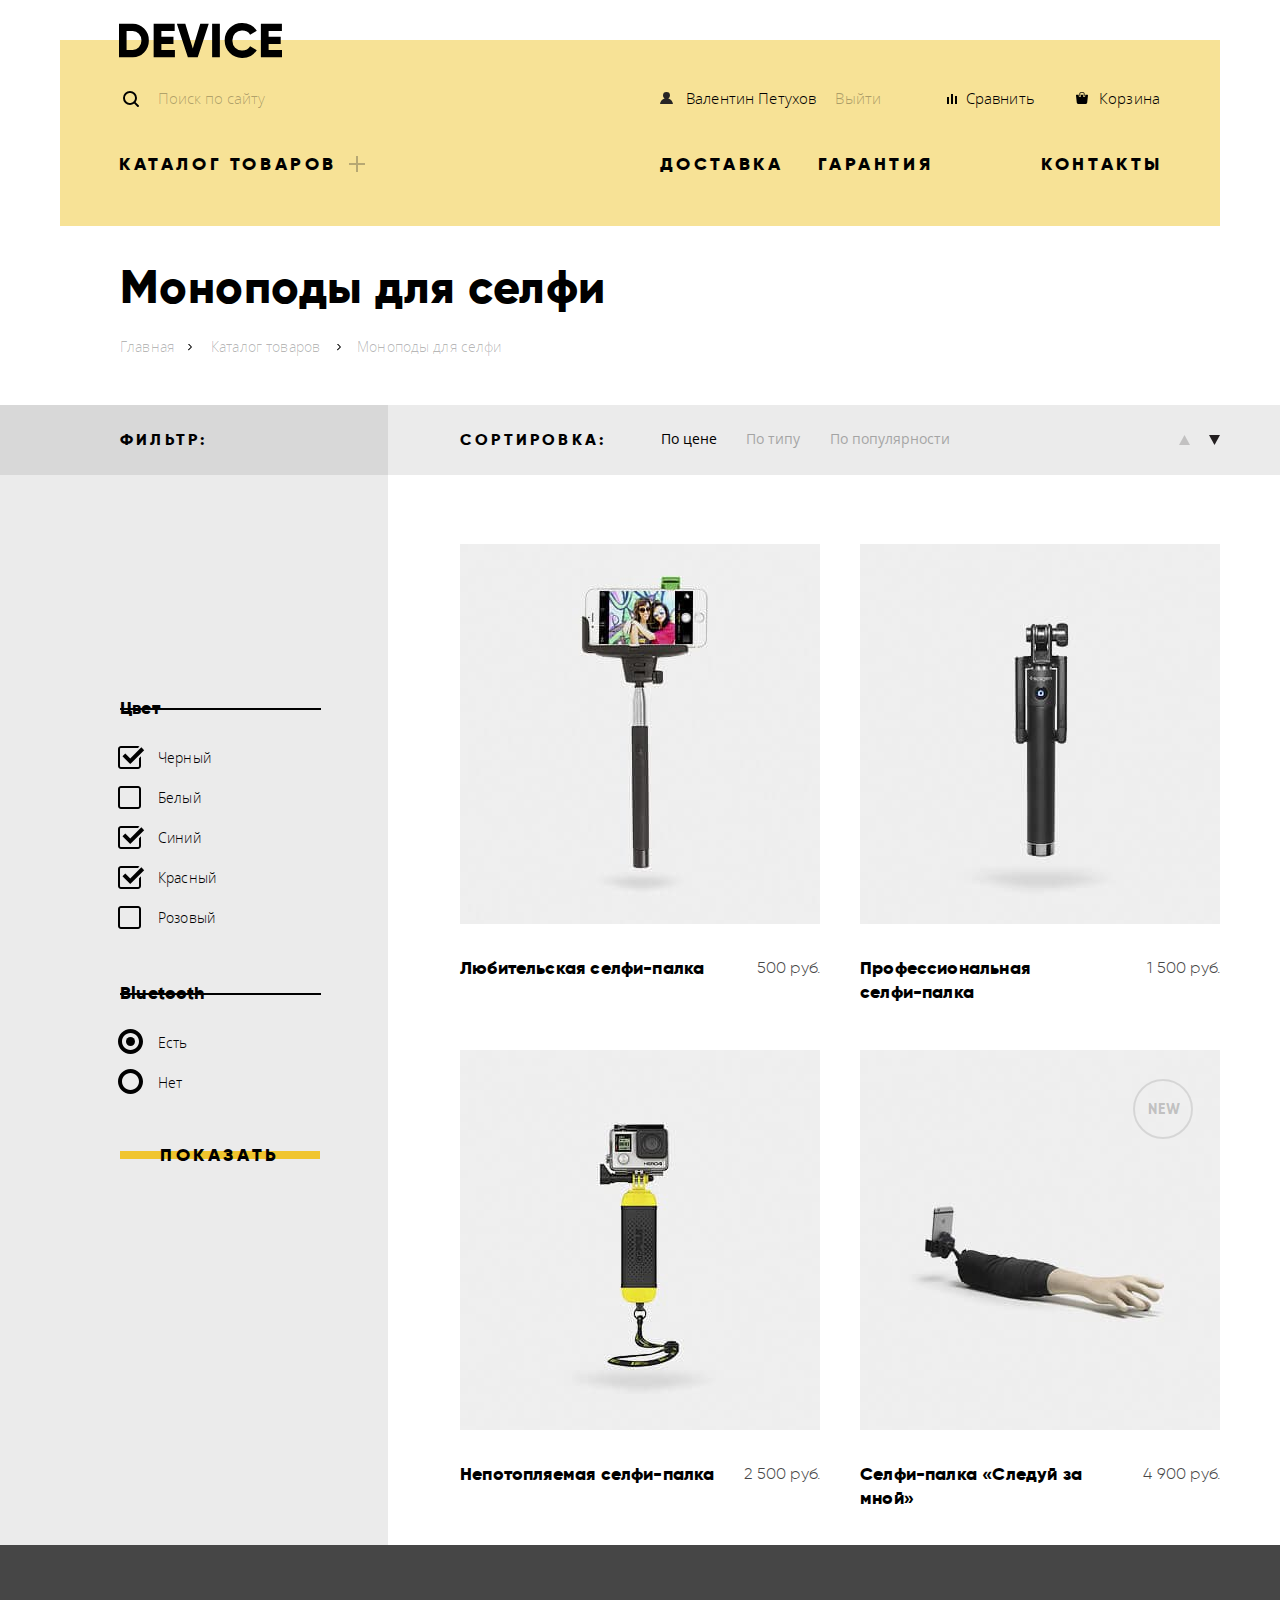
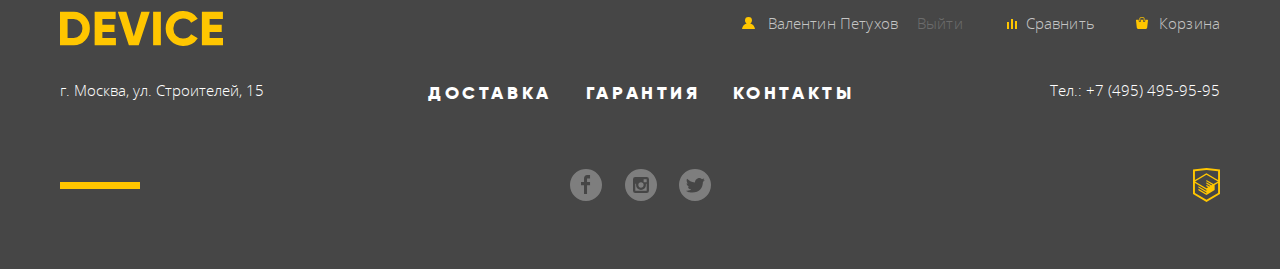
==== catalog.html @ 217c3f06 "Добавляет секцию сортировки" ====
<!DOCTYPE html>
<html lang="ru">
  <head>
    <meta charset="utf-8">
    <title>HTML Academy: Девайс</title>
    <link href="css/normalize.css" rel="stylesheet">
    <link href="css/style.css" rel="stylesheet">
  </head>
  <body class="inner-page">
    <header class="site-header">
      <div class="layout-positioner">
        <div class="layout-header">
          <a class="site-header-logo" href="index.html">
            <img src="img/device-header.svg" width="163" height="35" alt="Логотип интернет-магазина «Девайс»">
          </a>
          <div class="layout-header-top-row">
            <form class="search-form" action="https://echo.htmlacademy.ru" method="get">
              <label class="visually-hidden" for="search-field">Поиск по сайту</label>
              <input class="search-field" id="search-field" type="search" name="q" value="" placeholder="Поиск по сайту">
              <button class="search-form-button" type="submit">Найти</button>
            </form>
            <div class="site-menu site-header-site-menu">
              <ul class="user-menu">
                <li class="profile-name"><a href="#">Валентин Петухов</a></li>
                <li class="logout-link"><a href="#">Выйти</a></li>
              </ul>
              <a class="compare" href="#">Сравнить</a>
              <a class="cart" href="#">Корзина</a>
            </div>
          </div>
          <nav class="main-navigation">
            <ul class="site-navigation site-header-site-navigation">
              <li class="catalog-link">
                <a href="#">Каталог товаров</a>
                <ul class="catalog-subcategories">
                  <li><a href="#">Виртуальная реальность</a></li>
                  <li><a href="#">Фитнес-браслеты</a></li>
                  <li><a href="#">Квадрокоптеры</a></li>
                  <li><a href="#">Моноподы для селфи</a></li>
                  <li><a href="#">Умные часы</a></li>
                  <li><a href="#">Экшн-камеры</a></li>
                </ul>
              </li>
              <li class="delivery-link"><a href="#">Доставка</a></li>
              <li class="warranty-link"><a href="#">Гарантия</a></li>
              <li class="contacts-link"><a href="#">Контакты</a></li>
            </ul>
          </nav>
        </div>
      </div>
    </header>
    <main>
      <div class="layout-positioner">
        <div class="layout-catalog-main-positioner">
          <h1>Моноподы для селфи</h1>
        </div>
      </div>

      <div class="layout-positioner">
        <div class="layout-catalog-main-positioner">
          <ol class="breadcrumbs">
            <li><a href="index.html">Главная</a></li>
            <li><a href="#">Каталог товаров</a></li>
            <li class="breadcrumbs-current">Моноподы для селфи</li>
          </ol>
        </div>
      </div>

      <div class="catalog-wrapper">
        <div class="layout-positioner">
          <div class="layout-catalog-main-positioner">
            <div class="layout-catalog-columns">
              <div class="left-column">
                <section class="filter">
                  <h2>Фильтр:</h2>
                  <form class="filter-form" action="https://echo.htmlacademy.ru" method="get">
                    <fieldset class="filter-fieldset filter-fieldset-color">
                      <legend>Цвет</legend>
                      <ul>
                        <li class="filter-option">
                          <input class="filter-input filter-input-checkbox visually-hidden" id="filter-black" type="checkbox" name="black" checked>
                          <label for="filter-black">Черный</label>
                        </li>
                        <li class="filter-option">
                          <input class="filter-input filter-input-checkbox visually-hidden" id="filter-white" type="checkbox" name="white">
                          <label for="filter-white">Белый</label>
                        </li>
                        <li class="filter-option">
                          <input class="filter-input filter-input-checkbox visually-hidden" id="filter-blue" type="checkbox" name="blue" checked>
                          <label for="filter-blue">Синий</label>
                        </li>
                        <li class="filter-option">
                          <input class="filter-input filter-input-checkbox visually-hidden" id="filter-red" type="checkbox" name="red" checked>
                          <label for="filter-red">Красный</label>
                        </li>
                        <li class="filter-option">
                          <input class="filter-input filter-input-checkbox visually-hidden" id="filter-pink" type="checkbox" name="pink">
                          <label for="filter-pink">Розовый</label>
                        </li>
                      </ul>
                    </fieldset>
                    <fieldset class="filter-fieldset filter-fieldset-bluetooth">
                      <legend>Bluetooth</legend>
                      <ul>
                        <li class="filter-option">
                          <input class="filter-input filter-input-radio visually-hidden" id="filter-blueetooth-yes" type="radio" name="bluetooth" value="yes" checked>
                          <label for="filter-blueetooth-yes">Есть</label>
                        </li>
                        <li class="filter-option">
                          <input class="filter-input filter-input-radio visually-hidden" id="filter-bluetooth-no" type="radio" name="bluetooth" value="no">
                          <label for="filter-bluetooth-no">Нет</label>
                        </li>
                      </ul>
                    </fieldset>
                    <button class="button" type="submit">Показать</button>
                  </form>
                </section>
              </div>

              <div class="right-column">
                <section class="sorting">
                  <h2>Сортировка:</h2>
                  <ul class="sorting-criteria">
                    <li class="current-sorting-criteria"><a href="#">По цене</a></li>
                    <li><a href="#">По типу</a></li>
                    <li><a href="#">По популярности</a></li>
                  </ul>
                  <a class="sorting-direction highest-first" href="#">Порядок сортировки: по убыванию</a>
                </section>

                <section class="showcase">
                  <h2 class="visually-hidden">Список моноподов для селфи</h2>
                  <ul class="product-cards-list">
                    <li class="product-card">
                      <h3>
                        <a class="product-name" href="#">Любительская селфи-палка</a>
                      </h3>
                      <p class="product-image">
                        <img src="img/item-1.jpg" width="360" height="380" alt="Любительская селфи-палка">
                        <a class="button button-product-card button-add-to-cart" href="">В корзину</a>
                        <a class="button-product-card button-compare" href="">Добавить к сравнению</a>
                      </p>
                      <p class="product-price">
                        <b>500 руб.</b>
                      </p>
                    </li>
                    <li class="product-card">
                      <h3>
                        <a class="product-name" href="#">Профессиональная селфи-палка</a>
                      </h3>
                      <p class="product-image">
                        <img src="img/item-2.jpg" width="360" height="380" alt="Профессиональная селфи-палка">
                        <a class="button button-product-card button-add-to-cart" href="">В корзину</a>
                        <a class="button-product-card button-compare" href="">Добавить к сравнению</a>
                      </p>
                      <p class="product-price">
                        <b>1 500 руб.</b>
                      </p>
                    </li>
                    <li class="product-card">
                      <h3>
                        <a class="product-name" href="#">Непотопляемая селфи-палка</a>
                      </h3>
                      <p class="product-image">
                        <img src="img/item-3.jpg" width="360" height="380" alt="Непотопляемая селфи-палка">
                        <a class="button button-product-card button-add-to-cart" href="">В корзину</a>
                        <a class="button-product-card button-compare" href="">Добавить к сравнению</a>
                      </p>
                      <p class="product-price">
                        <b>2 500 руб.</b>
                      </p>
                    </li>
                    <li class="product-card new-product">
                      <h3>
                        <a class="product-name" href="#">Селфи-палка «Следуй за мной»</a>
                      </h3>
                      <p class="product-image">
                        <img src="img/item-4.jpg" width="360" height="380" alt="Селфи-палка «Следуй за мной»">
                        <a class="button button-product-card button-add-to-cart" href="">В корзину</a>
                        <a class="button-product-card button-compare" href="">Добавить к сравнению</a>
                      </p>
                      <p class="product-price">
                        <b>4 900 руб.</b>
                      </p>
                    </li>
                  </ul>
                  <!-- Место для пагинации, которую нужно пропустить по текущему заданию (Задание №3) -->
                </section>
              </div>
            </div>
          </div>
        </div>
      </div>
    </main>
    <footer class="site-footer">
      <div class="layout-positioner">
        <div class="layout-footer">
          <div class="layout-footer-top-row">
            <a class="site-footer-logo">
              <img src="img/device-footer.svg" width="163" height="35" alt="Логотип интернет-магазина «Девайс»">
            </a>
            <div class="site-menu site-footer-site-menu">
              <ul class="user-menu">
                <li class="profile-name"><a href="#">Валентин Петухов</a></li>
                <li class="logout-link"><a href="#">Выйти</a></li>
              </ul>
              <a class="compare" href="#">Сравнить</a>
              <a class="cart" href="#">Корзина</a>
            </div>
          </div>

          <div class="layout-footer-middle-row">
            <p class="footer-contacts address">г. Москва, ул. Строителей, 15</p>
            <p class="footer-contacts phone-number">Тел.: +7 (495) 495-95-95</p>
            <ul class="site-navigation site-footer-site-navigation">
              <li class="delivery-link"><a href="#">Доставка</a></li>
              <li class="warranty-link"><a href="#">Гарантия</a></li>
              <li class="contacts-link"><a href="#">Контакты</a></li>
            </ul>
          </div>

          <div class="layout-footer-bottom-row">
            <ul class="social-media-list">
              <li class="social-button social-facebook"><a href="#">Фейсбук</a></li>
              <li class="social-button social-instagram"><a href="#">Инстаграм</a></li>
              <li class="social-button social-twitter"><a href="#">Твиттер</a></li>
            </ul>
            <a class="signature" href="https://htmlacademy.ru/intensive/htmlcss">Учебный проект HTML Academy</a>
          </div>
        </div>
      </div>
    </footer>
  </body>
</html>
---- css/style.css ----
@font-face {
  font-family: "Open Sans";
  font-style: normal;
  font-weight: 300;
  font-display: swap;
  src: local("Open Sans Light"), local("OpenSans-Light"),
       url("../fonts/opensanslight.woff") format("woff"),
       url("../fonts/opensanslight.woff2") format("woff2");
}

@font-face {
  font-family: "Open Sans";
  font-style: normal;
  font-weight: 400;
  font-display: swap;
  src: local("Open Sans Regular"), local("OpenSans-Regular"),
       url("../fonts/opensans.woff") format("woff"),
       url("../fonts/opensans.woff2") format("woff2");
}

@font-face {
  font-family: "Gilroy";
  font-style: normal;
  font-weight: 300;
  font-display: swap;
  src: local("Gilroy Light"), local("Gilroy-Light"),
       url("../fonts/gilroylight.woff") format("woff"),
       url("../fonts/gilroylight.woff2") format("woff2");
}

@font-face {
  font-family: "Gilroy";
  font-style: normal;
  font-weight: 800;
  font-display: swap;
  src: local("Gilroy Extra Bold"), local("Gilroy-ExtraBold"),
       url("../fonts/gilroyextrabold.woff") format("woff"),
       url("../fonts/gilroyextrabold.woff2") format("woff2");
}

/* Преобладающие стили страницы */

body {
  margin: 0;
  padding: 0;

  font-family: "Open Sans", Arial, sans-serif;
  font-size: 15px;
  line-height: 30px;
  letter-spacing: 0.15px;
  font-weight: 300;
  color: #464646;

  background-color: #ffffff;
}

/* Вспомогательные стили */

a {
  text-decoration: none;
}

img {
  max-width: 100%;
  height: auto;
}

.visually-hidden:not(:focus):not(:active),
input[type="checkbox"].visually-hidden,
input[type="radio"].visually-hidden {
  position: absolute;

  width: 1px;
  height: 1px;
  margin: -1px;
  border: 0;
  padding: 0;

  white-space: nowrap;

  clip-path: inset(100%);
  clip: rect(0 0 0 0);
  overflow: hidden;
}

/* Вспомогательные классы для сетки */

.layout-positioner {
  width: 1160px;
  margin: 0 auto;
  padding: 0 20px;
}

.layout-catalog-main-positioner {
  padding-left: 60px;
}

/* Единый стиль кнопки */

.button {
  position: relative;
/* Задаёт отдельный для кнопки контекст перекрывания */
  z-index: 0;

  display: inline-block;
  padding-top: 8px;
  padding-bottom: 8px;

  font-family: "Gilroy", Arial, sans-serif;
  font-size: 18px;
  line-height: 24px;
  letter-spacing: 3.6px;
  font-weight: 800;
  text-align: center;
  vertical-align: middle;
  text-transform: uppercase;
  color: #000000;

  background-color: transparent;
  border: none;
}

.button::before {
  content: "";

  position: absolute;
  z-index: -1;
  top: 50%;
  left: 0;

  width: 100%;
  height: 8px;

  transform: translateY(-50%);
  background-color: #f0c52e;
}

.button:hover,
.button:focus {
  background-color: #f0c52e;
}

.button:active {
  color: rgba(0, 0, 0, 0.3);

  background-color: #f0c52e;
}

/* Стили для шапки сайта */

.site-header {
  margin-top: 40px;
  margin-bottom: 0;

  color: #000000;
}

.site-header a {
  color: #000000;
}

.site-header a:hover,
.site-footer a:hover,
.site-header a:focus,
.site-footer a:focus {
  opacity: 0.6;
}

.site-header a:active,
.site-footer a:active {
  opacity: 0.3;
}

.inner-page .site-header {
  margin-bottom: 37px;
}

.layout-header {
  position: relative;

  padding-top: 34px;
  padding-right: 60px;
  padding-bottom: 50px;
  padding-left: 59px;

  background-color: rgba(240, 197, 46, 0.5);
}

.index-page .layout-header::after {
  content: "";

  position: absolute;
  z-index: -10;
  bottom: -113px;
  left: 0;

  width: 1160px;
  height: 113px;

  background-color: #f7e296;
}

.site-header-logo {
  position: absolute;
  top: -17px;

  width: 163px;
  height: 35px;
}

.layout-header-top-row {
  display: flex;
  justify-content: space-between;
  margin-bottom: 29px;
}

/* Поиск в шапке */

.search-form {
  position: relative;

  margin: 0;
}

.search-form::before {
  content: "";

  position: absolute;
  top: 17px;
  left: 4px;

  width: 16px;
  height: 16px;

  background-image: url("../img/search.svg");
  background-repeat: no-repeat;
  background-position: 0 0;
}

.search-field {
  width: 441px;
  padding: 9px 85px 8px 39px;

  font: inherit;
  vertical-align: middle;

  background-color: transparent;
  border: none;
  border-bottom: 2px solid transparent;
  /* border-bottom: 2px solid #000000; */
}

.search-field:focus {
  border-bottom-color: #000000;
}

.search-field::placeholder {
  color: rgba(0, 0, 0, 0.3);
}

.search-field:hover::placeholder {
  color: rgba(0, 0, 0, 0.6);
}

.search-field:focus::placeholder {
  color: #000000;
}

.search-form-button {
  position: absolute;
  right: 0;
  top: 0;
  opacity: 0;

  padding: 7px 19px 8px;

  font: inherit;
  vertical-align: middle;

  background-color: transparent;
  border: 2px solid #000000;
}

.search-field:focus + .search-form-button {
  opacity: 1;
}

.search-form-button:hover,
.search-form-button:focus {
  color: #ffffff;

  background-color: #000000;
}

.search-form-button:active {
  opacity: 1;
  color: rgba(255, 255, 255, 0.3);
}

/* Меню в шапке (+ общие стили меню шапки и подвала) */

.site-menu {
  display: flex;
  flex-wrap: wrap;
  width: 500px;
}

.site-menu a {
  display: block;
  padding-top: 9px;
  padding-right: 0px;
  padding-bottom: 10px;

  vertical-align: middle;
}

.user-menu {
  display: flex;
  margin: 0;
  padding: 0;

  list-style: none;
}

.site-header-site-menu .user-menu {
  margin-right: auto;
}

.login-link a {
  position: relative;
  padding-left: 26px;
}

.login-link a::before {
  content: "";

  position: absolute;
  top: 18px;
  left: 0;

  width: 13px;
  height: 12px;

  background-image: url("../img/login-link-header.svg");
  background-repeat: no-repeat;
  background-position: 0 0;
}

.profile-name {
  margin-right: 19px;
}

.profile-name a {
  position: relative;
  padding-left: 26px;
}

.profile-name a::before {
  content: "";

  position: absolute;
  top: 18px;
  left: 0;

  width: 13px;
  height: 12px;

  background-image: url("../img/login-link-header.svg");
  background-repeat: no-repeat;
  background-position: 0 0;
}

.logout-link {
  opacity: 0.3;
}

.compare {
  position: relative;
  padding-left: 19px;
  margin-right: 41px;
}

.compare::before {
  content: "";

  position: absolute;
  top: 20px;
  left: 0;

  width: 10px;
  height: 10px;

  background-image: url("../img/compare-header.svg");
  background-repeat: no-repeat;
  background-position: 0 0;
}

.cart {
  position: relative;
  padding-left: 23px;
}

.cart::before {
  content: "";

  position: absolute;
  top: 18px;
  left: 0;

  width: 12px;
  height: 12px;

  background-image: url("../img/cart-header.svg");
  background-repeat: no-repeat;
  background-position: 0 0;
}

/* Навигация в шапке */

.site-navigation {
  display: flex;
  margin: 0;
  padding: 0;

  list-style: none;
}

.site-navigation > li > a {
  display: block;

  font-family: "Gilroy", Arial, sans-serif;
  font-size: 18px;
  line-height: 24px;
  letter-spacing: 3.6px;
  font-weight: 800;
  text-transform: uppercase;
  vertical-align: middle;
}

.catalog-link {
  position: relative;

  margin-right: auto;
}

.catalog-link > a {
  position: relative;
  padding-right: 35px;
}

.catalog-link > a::before {
  content: "";

  position: absolute;
  top: 4px;
  right: 7px;
  opacity: 0.3;

  width: 16px;
  height: 16px;

  background-image: url("../img/plus.svg");
  background-repeat: no-repeat;
  background-position: 0 0;
}

.catalog-subcategories {
  position: absolute;
  top: 24px;

  display: none;
  width: 560px;
  margin: 0;
  padding: 0;
  padding-top: 20px;

  list-style: none;
}

.catalog-link:hover::before {
  content: "";

  position: absolute;
  z-index: 10;
  top: 24px;
  left: -59px;

  width: 1160px;
  height: 162px;

  background-color: #f7e296;
}

.catalog-link:hover .catalog-subcategories {
  z-index: 10;

  display: flex;
  flex-wrap: wrap;
}

.catalog-subcategories a {
  display: block;

  vertical-align: middle;
  line-height: 36px;
}

.catalog-subcategories li:first-child a {
  min-width: 239px;
}

.catalog-subcategories li:nth-child(2) a {
  min-width: 200px;
}

.catalog-subcategories li:nth-child(4) a {
  min-width: 239px;
}

.catalog-subcategories li:nth-child(5) a {
  min-width: 200px;
  margin-right: 111px;
}

.catalog-subcategories li:nth-child(6) a {
  min-width: 239px;
}

.site-header-site-navigation .delivery-link {
  margin-right: 35px;
}

.site-header-site-navigation .warranty-link {
  margin-right: 105px;
}

/* Шрифт не позволяет подогнать текст под правый край, поэтому подогнанно позиционированием */
.site-header-site-navigation .contacts-link {
  position: relative;
  left: 3px;
}

/* Основное содержание главной страницы */

.layout-index-columns {
  display: flex;
  justify-content: space-between;
}

.layout-index-columns .left-column,
.layout-index-columns .right-column {
  display: flex;
  width: 560px;
}

/* Секции "О нас" и "Контакты"*/

.about-us,
.contacts {
  position: relative;

  display: flex;
  flex-direction: column;
  padding-top: 13px;
  margin-bottom: 82px;
}

.about-us::before,
.contacts::before {
  content: "";

  position: absolute;
  top: 0;
  left: 0;

  width: 80px;
  height: 7px;

  background-color: #000000;
}

.about-us h2,
.contacts h2 {
  margin-bottom: 28px;

  font-family: "Gilroy", Arial, sans-serif;
  font-size: 47px;
  line-height: 48px;
  letter-spacing: 0.47px;
  font-weight: 800;
  color: #000000;
}

.about-us p,
.contacts p {
  letter-spacing: normal;
}

.about-us p {
  width: 475px;
  margin-bottom: 15px;
}

.about-us p:last-of-type {
  margin-bottom: 66px;
}

.contacts p {
  width: 515px;
  margin-bottom: 39px;
}

.delivery-services {
  margin: 0;
  margin-bottom: 54px;
  padding: 0;

  list-style: none;

  font-family: "Gilroy", Arial, sans-serif;
  font-size: 16px;
  line-height: 40px;
  letter-spacing: normal;
  font-weight: 800;
  color: #000000;
}

.delivery-services li {
  position: relative;
  padding-left: 36px;
}

.delivery-services li:before {
  content: "";

  position: absolute;
  left: 1px;
  top: 16px;
  opacity: 0.1;

  width: 4px;
  height: 4px;
  border: 2px solid #000000;
  border-radius: 50%;
}

.about-us .button,
.contacts .button {
  width: 260px;
  margin-top: auto;
}

/* Основное содержание страницы каталога */

.inner-page h1 {
  margin: 0;
  padding: 0;
  margin-bottom: 24px;

  font-family: "Gilroy", Arial, sans-serif;
  font-size: 47px;
  line-height: 48px;
  letter-spacing: 0.47px;
  font-weight: 800;
  color: #000000;
}

/* Хлебные крошки */

.breadcrumbs {
  display: flex;
  margin: 0;
  padding: 0;
  margin-bottom: 46px;

  font-family: "Open Sans", Arial, sans-serif;
  font-size: 14px;
  line-height: 24px;
  letter-spacing: 0.14px;
  font-weight: 300;
  color: #000000;

  list-style: none;
}

.breadcrumbs li {
  position: relative;

  padding-right: 37px;
}

.breadcrumbs li:not(:last-child)::after {
  content: "";

  position: absolute;
  top: 50%;
  right: 19px;

  width: 4px;
  height: 7px;

  transform: translateY(-50%);
  background-image: url(../img/nav-arrow.svg);
}

.breadcrumbs li:nth-child(2)::after {
  right: 16px;
}

.breadcrumbs a {
  color: rgba(0, 0, 0, 0.3);
}

.breadcrumbs a:hover,
.breadcrumbs a:focus {
  color: rgba(0, 0, 0, 0.6);
}

.breadcrumbs a:active {
  color: rgba(0, 0, 0, 0.1);
}

.breadcrumbs-current {
  color: rgba(0, 0, 0, 0.3);
}

/* Сам каталог */

.catalog-wrapper {
  position: relative;
}

.catalog-wrapper::before,
.catalog-wrapper::after {
  content: "";

  position: absolute;
  top: 0;
  z-index: -10;

  width: 100%;

  background-color: rgba(0, 0, 0, 0.08);
}

.catalog-wrapper::before {
  right: calc(50% + 252px);
  height: 100%;
}

.catalog-wrapper::after {
  height: 70px;
}

.layout-catalog-columns {
  display: flex;
  justify-content: space-between;
}

.layout-catalog-columns .left-column {
  width: 268px;
}

.layout-catalog-columns .right-column {
  width: 760px;
}

.filter h2,
.sorting h2 {
  margin: 0;
  padding: 23px 0;

  font-family: "Gilroy", Arial, sans-serif;
  font-size: 16px;
  line-height: 24px;
  letter-spacing: 3.2px;
  font-weight: 800;
  text-transform: uppercase;
  color: #000000;
}

/* Фильтр каталога */

.filter h2 {
  margin-bottom: 209px;
}

.filter-form {
  margin: 0;
  padding: 0;

  border-top: 1px solid transparent;
}

.filter-fieldset {
  position: relative;

  margin: 0;
  margin-top: 11px;
  padding: 0;
  padding-bottom: 32px;

  border: none;
}

.filter-fieldset::before {
  content: "";

  position: absolute;
  top: -12px;

  width: 201px;
  height: 2px;

  background-color: #000000;
}

.filter-form legend {
  font-family: "Gilroy", Arial, sans-serif;
  font-size: 18px;
  line-height: 24px;
  letter-spacing: 0.18px;
  font-weight: 800;
  color: #000000;
}

.filter-form ul {
  margin: 0;
  padding: 0;
  padding-top: 18px;

  list-style: none;
}

.filter-option {
  font-size: 14px;
  line-height: 40px;
  letter-spacing: 0.14px;
  color: #000000;
}

.filter-option label {
  position: relative;

  padding-left: 38px;
}

.filter-option label::before {
  content: "";

  position: absolute;
}

.filter-input-checkbox + label::before {
  top: -2px;
  left: -2px;

  width: 23px;
  height: 23px;

  background-image: url(../img/checkbox-off.svg);
}

.filter-input-checkbox:checked + label::before {
  width: 27px;

  background-image: url(../img/checkbox-on.svg);
}

.filter-input-radio + label::before {
  top: -4px;
  left: -2px;

  width: 25px;
  height: 25px;

  background-image: url(../img/radio-off.svg);
}

.filter-input-radio:checked + label::before {
  background-image: url(../img/radio-on.svg);
}

.filter-input:disabled + label {
  opacity: 0.25;
}

.filter-input:not(:disabled):hover + label::before,
.filter-input:not(:disabled):focus + label::before {
  opacity: 0.6;
}

.filter-input:not(:disabled):focus + label::before {
  outline: 5px auto -webkit-focus-ring-color;
}

.filter-input-checkbox:not(:disabled):active + label::before {
  width: 27px;

  background-image: url(../img/checkbox-on.svg);
}

.filter-input-checkbox:not(:disabled):checked:active + label::before {
  width: 23px;

  background-image: url(../img/checkbox-off.svg);
}

.filter-input-radio:not(:disabled):active + label::before {
  background-image: url(../img/radio-on.svg);
}

.filter-input-radio:not(:disabled):checked:active + label::before {
  background-image: url(../img/radio-off.svg);
}

.filter .button {
  width: 200px;
}

/* Сортировка */

.sorting {
  display: flex;
  align-items: center;
  margin-bottom: 23px;
}

.sorting h2 {
  margin-right: 55px;
}

.sorting-criteria {
  display: flex;
  align-items: center;
  margin: 0;
  padding: 0;

  list-style: none;
}

.sorting-criteria a {
  opacity: 0.3;

  display: block;
  padding-bottom: 2px;

  font-family: "Open Sans", Arial, sans-serif;
  font-size: 14px;
  line-height: 18px;
  letter-spacing: normal;
  font-weight: 400;
  color: #000000;
}

.current-sorting-criteria a {
  opacity: 1;
}

.sorting-criteria a:hover,
.sorting-criteria a:focus {
  opacity: 0.6;
}

.sorting-criteria a:active {
  opacity: 1;
}

.sorting-criteria li:nth-child(1) {
  margin-right: 29px;
}

.sorting-criteria li:nth-child(2) {
  margin-right: 30px;
}

.sorting-direction {
  position: relative;

  margin-left: auto;

  width: 41px;
  height: 10px;

  overflow: hidden;
  text-indent: -1000px;
}

.sorting-direction::before,
.sorting-direction::after {
  content: "";

  position: absolute;
  top: 0;
  opacity: 0.2;

  width: 11px;
  height: 10px;
}

.lowest-first::before {
  opacity: 1;
}

.highest-first::after {
  opacity: 1;
}

.sorting-direction::before {
  left: 0;

  background-image: url(../img/icon-up-dir.svg);
}

.sorting-direction::after {
  right: 0;

  background-image: url(../img/icon-down-dir.svg);
}

.sorting-direction:hover::before,
.sorting-direction:hover::after,
.sorting-direction:focus::before,
.sorting-direction:focus::after {
  opacity: 0.4;
}

.sorting-direction:active::before,
.sorting-direction:active::after {
  opacity: 1;
}

/* Карточки товаров */

.product-cards-list {
  display: flex;
  flex-wrap: wrap;
  margin: 0;
  margin-bottom: 35px;
  padding: 0;

  list-style: none;
}

.product-card {
  display: flex;
  flex-wrap: wrap;
  align-content: flex-start;
  width: 360px;
  margin-top: 46px;
}

.new-product {
  position: relative;
}

.new-product::before {
  content: "New";

  position: absolute;
  z-index: 10;
  top: 29px;
  right: 27px;

  box-sizing: border-box;
  width: 60px;
  height: 60px;
  padding-top: 17px;
  padding-left: 3px;

  font-family: "Gilroy", Arial, sans-serif;
  font-size: 14px;
  line-height: 24px;
  letter-spacing: 0.7px;
  font-weight: 800;
  text-align: center;
  vertical-align: middle;
  text-transform: uppercase;
  color: rgba(0, 0, 0, 0.2);

  border: 2px solid rgba(0, 0, 0, 0.1);
  border-radius: 50%;
}

.product-card h3 {
  order: 1;
  margin: 0;
  padding: 0;
  max-width: 260px;
}

.product-card:nth-child(2) h3 {
  max-width: 200px;
}

.product-image {
  position: relative;
/* Отдельный для карточки контекст перекрывания */
  z-index: 0;

  order: 0;
  margin: 0;
  margin-bottom: 23px;
  padding: 0;
}

.button-product-card {
  position: absolute;

  display: none;
}

.button-add-to-cart {
  top: 50%;
  left: 50%;

  width: 200px;

  transform: translateX(-50%) translateY(-50%) translateY(-5px);
}

.button-compare {
  top: 50%;
  left: 50%;
  opacity: 0.5;

  font-family: "Open Sans", Arial, sans-serif;
  font-size: 13px;
  line-height: 36px;
  letter-spacing: 0.13px;
  font-weight: 300;
  text-align: center;
  color: #000000;
  white-space: nowrap;

  background-color: transparent;
  border: none;
  transform: translateX(-50%) translateY(20px);
}

.product-image:hover,
.product-image:focus {
  cursor: pointer;
}

.product-image:hover::before,
.product-image:focus::before {
  content: "";

  position:absolute;
  top: 0;
  left: 0;
  opacity: 0.7;

  width: 360px;
  height: 380px;

  background-color: #eeeeee;
}

.product-image:hover .button-product-card,
.product-image:focus .button-product-card {
  display: block;
}

.button-product-card:hover,
.button-product-card:focus,
.button-product-card:active {
  cursor: pointer;
}

.button-compare:hover,
.button-compare:focus {
  opacity: 1;
}

.button-compare:active {
  opacity: 0.2;
}

.product-price {
  order: 2;
  margin: 0;
  padding: 0;
  margin-left: auto;
}

.product-price b {
  display: block;
  margin: 0;
  padding: 0;

  font-family: "Gilroy", Arial, sans-serif;
  font-size: 16px;
  line-height: 24px;
  letter-spacing: 0.16px;
  font-weight: 300;
  color: #464646;
}

.product-card:nth-child(2n+1) {
  margin-right: 40px;
}

.product-name {
  display: block;
  margin: 0;
  padding: 0;

  font-family: "Gilroy", Arial, sans-serif;
  font-size: 18px;
  line-height: 24px;
  letter-spacing: 0.18px;
  font-weight: 800;
/* Попытка предотвратить нежелательный перенос строки */
  hyphens: none;
  color: #000000;
}

/* Стили для подвала сайта */

.site-footer {
  color: #ffffff;

  background-color: #464646;
}

.site-footer a {
  color: #ffffff;
}

.layout-footer {
  padding-top: 54px;
  padding-bottom: 68px;
}

.layout-footer-top-row {
  display: flex;
  margin-bottom: 20px;
}

.site-footer-logo {
  padding-top: 12px;
}

/* Меню в шапке */

.site-footer-site-menu {
  margin-left: auto;
  justify-content: flex-end;
}

.site-footer-site-menu .user-menu {
  margin-right: 44px;
}

/* Нюанс: переопределяет непрозрачность заданную для всех ссылок футера */
.site-footer-site-menu a {
  opacity: 1;
  color: rgba(255, 255, 255, 0.7);
}

/* Нюанс: переопределяет непрозрачность заданную для всех ссылок футера */
.site-footer-site-menu a:hover,
.site-footer-site-menu a:focus {
  opacity: 1;
  color: rgba(255, 255, 255, 1);
}

/* Нюанс: переопределяет непрозрачность заданную для всех ссылок футера */
.site-footer-site-menu a:active {
  opacity: 1;
  color: rgba(255, 255, 255, 0.3);
}

.site-footer .login-link a::before {
  background-image: url("../img/login-link-footer.svg");
}

.site-footer .profile-name a::before {
  background-image: url("../img/login-link-footer.svg");
}

.site-footer .compare::before {
  background-image: url("../img/compare-footer.svg");
}

.site-footer .cart::before {
  background-image: url("../img/cart-footer.svg");
}

/* Нюанс: непрозрачность управляется отдельно у псевдоэлементов, чтобы не пересекаться с непрозрачностью текста */
.site-footer-site-menu a:hover::before,
.site-footer-site-menu a:focus::before {
  opacity: 0.6;
}

/* Нюанс: непрозрачность управляется отдельно у псевдоэлементов, чтобы не пересекаться с непрозрачностью текста */
.site-footer-site-menu a:active::before {
  opacity: 0.3
}

.layout-footer-middle-row {
  display: flex;
  margin-bottom: 64px;
}

.footer-contacts {
  width: 250px;
  margin: 0;
  padding: 0;

  letter-spacing: normal;
}

.address {
  order: -1;
  margin-right: 118px;
}

.phone-number {
  order: 1;

  text-align: right;
}

.site-footer-site-navigation li {
  padding-top: 6px;
}

.site-footer-site-navigation li:first-child {
  margin-right: 34px;
}

.site-footer-site-navigation li:nth-child(2) {
  margin-right: 32px;
}

.site-footer-site-navigation {
  margin-right: auto;
}

.layout-footer-bottom-row {
  position: relative;
  display: flex;
}

.layout-footer-bottom-row::before {
  content: "";

  position: absolute;
  bottom: 12px;
  left: 0;

  width: 80px;
  height: 7px;

  background-color: #ffc600;
}

.social-media-list {
  display: flex;
  margin: 0;
  padding: 0;
  margin-left: auto;
  margin-right: auto;

  list-style: none;
}

.social-button a {
  opacity: 0.3;

  display: block;
  width: 32px;
  height: 32px;

  overflow: hidden;
  text-indent: -1000px;
}

.social-facebook {
  margin-right: 23px;
}

.social-instagram {
  margin-right: 22px;
}

.social-facebook a {
  background-image: url("../img/facebook.svg");
}

.social-instagram a {
  background-image: url("../img/instagram.svg");
}

.social-twitter a {
  background-image: url("../img/twitter.svg");
}

.social-button a:hover,
.social-button a:focus {
  opacity: 0.6;
}

.social-button a:active {
  opacity: 0.1;
}

.signature {
  position: absolute;
  bottom: -2px;
  right: 0;

  display: block;
  width: 27px;
  height: 35px;

  overflow: hidden;
  text-indent: -1000px;

  background-image: url("../img/logo-htmlacademy.svg");
  background-repeat: no-repeat;
}

/* Модальные окна */

.modal {
  position: relative;

  box-sizing: border-box;
  width: 960px;

  box-shadow: 0 10px 10px rgba(0, 0, 0, 0.7);
}

.modal-close {
  position: absolute;
  top: 22px;
  right: 22px;
  opacity: 0.5;

  width: 55px;
  height: 55px;

  overflow: hidden;
  text-indent: -1000px;

  background-color: transparent;
  border: none;

  background-image: url(../img/modal-close.svg);
}

.modal-close:hover,
.modal-close:focus {
  opacity: 1;
}

.modal-close:active {
  opacity: 0.3;
}

.modal-support {
  padding: 93px 100px;

  font-family: "Gilroy", Arial, sans-serif;
  font-size: 18px;
  line-height: 24px;
  letter-spacing: normal;
  font-weight: 800;
  color: #000000;
}

.support-form {
  display: flex;
  flex-wrap: wrap;
}

.support-name-container,
.support-email-container,
.support-message-container {
  display: flex;
  flex-direction: column;
  align-items: end;
}

.support-form label {
  margin-bottom: 6px;
}

.support-form input,
.support-form textarea {
  box-sizing: border-box;
  padding: 12px 16px 14px;

  font-family: "Open Sans", Arial, sans-serif;
  font-size: 14px;
  line-height: 18px;
  letter-spacing: normal;
  font-weight: 400;
  color: #464646;

  background-color: #f2f2f2;
  border: 3px solid #f2f2f2;
}

.support-form input::placeholder,
.support-form textarea::placeholder {
  color: rgba(70, 70, 70, 0.4);
}

.support-form input:hover,
.support-form textarea:hover {
  background-color: #eaeaea;
  border-color: #eaeaea;
}

.support-form input:focus,
.support-form textarea:focus {
  background-color: #ffffff;
  border: 3px solid #f0c52e;
}

.support-form input:invalid,
.support-form textarea:invalid {
  background-color: #f6dada;
  border-color: #f6dada;
}

.support-form input {
  width: 360px;
}

.support-form textarea {
  width: 760px;
  min-height: 156px;
}

.support-form .button {
  width: 200px;
}

.support-name-container {
  margin-right: 40px;
  margin-bottom: 35px;
}

.support-message-container {
  margin-bottom: 40px;
}

.modal-map img {
  display: block;
}


/* body > * {

}

body > * > * {

}

body > * > * > * {

}

body > * > * > * > * {

}

body > * > * > * > * > * {

}

body > * > * > * > * > * > * {
  background: rgba(255, 0, 0, 0.5);
}

body > * > * > * > * > * > * > * {
  background: rgba(0, 255, 0, 0.5);
}

body > * > * > * > * > * > * > * > * {
  background: rgba(0, 0, 255, 0.5);
}

body > * > * > * > * > * > * > * > * > * {
  background: rgba(0, 255, 255, 0.5);
}

body > * > * > * > * > * > * > * > * > * > * {
  background: rgba(255, 255, 0, 0.5);
}

body > * > * > * > * > * > * > * > * > * > * > * {

}

body > * > * > * > * > * > * > * > * > * > * > * > * {

} */
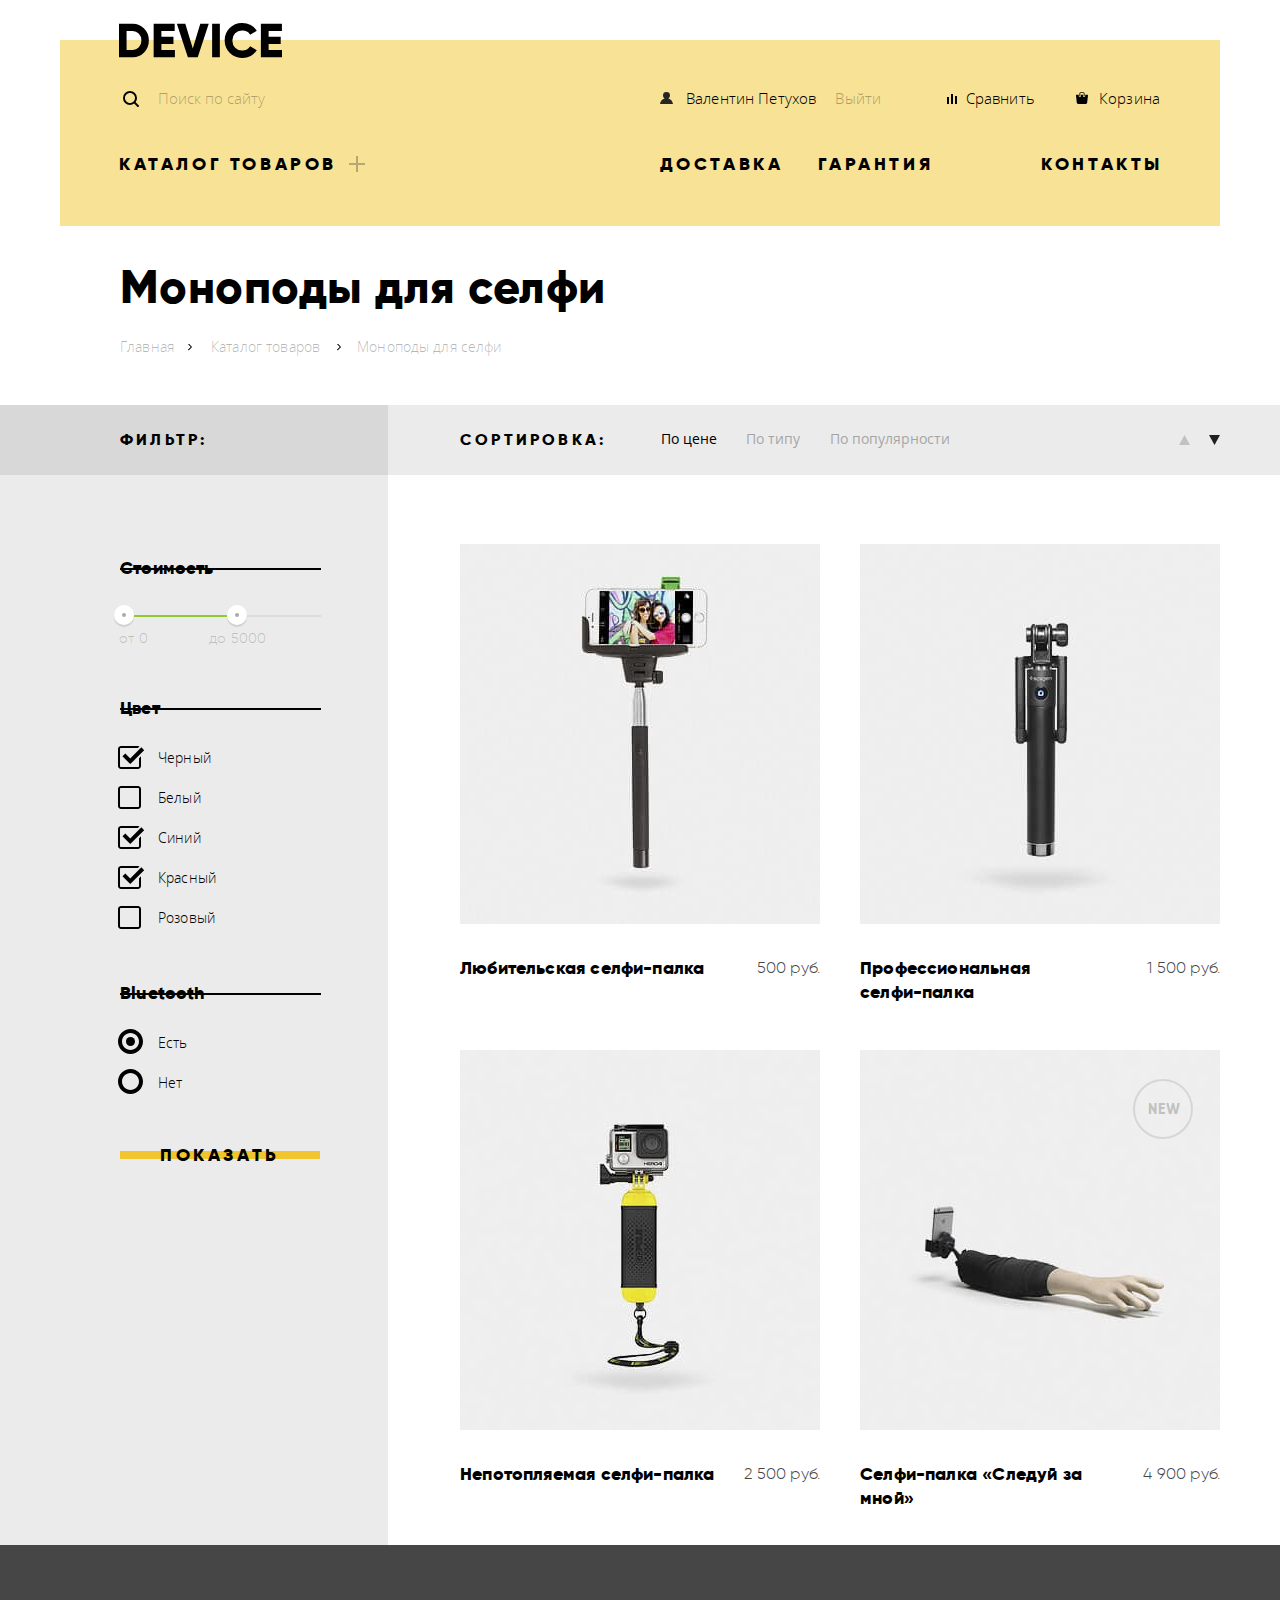
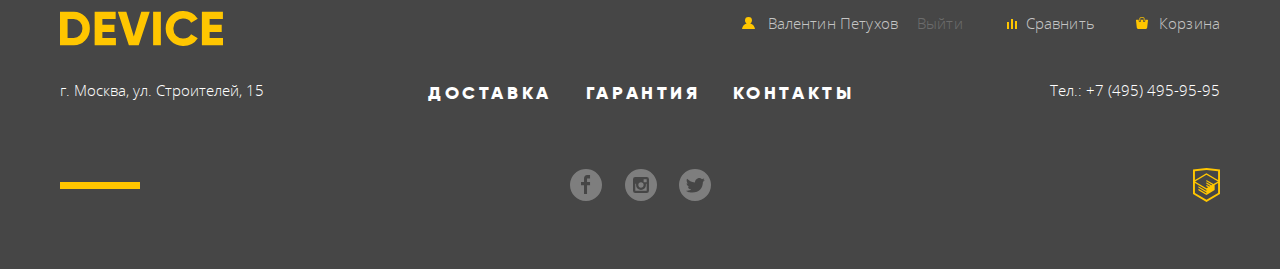
==== commit 1568cebf: "Добавляет блок с ползунком в фильтр" ====
--- a/catalog.html
+++ b/catalog.html
@@ -74,6 +74,22 @@
                 <section class="filter">
                   <h2>Фильтр:</h2>
                   <form class="filter-form" action="https://echo.htmlacademy.ru" method="get">
+                    <fieldset class="filter-fieldset filter-fieldset-price">
+                      <legend>Стоимость</legend>
+                      <div class="range-filter">
+                        <div class="range-controls">
+                          <div class="scale">
+                            <div class="bar"></div>
+                          </div>
+                          <div class="toggle toggle-min"></div>
+                          <div class="toggle toggle-max"></div>
+                        </div>
+                        <div class="price-controls">
+                          <label class="min-price">от 0<input class="visually-hidden" name="min-price" type="text" value="0"></label>
+                          <label class="max-price">до 5000<input class="visually-hidden" name="max-price" type="text" value="5000"></label>
+                        </div>
+                      </div>
+                    </fieldset>
                     <fieldset class="filter-fieldset filter-fieldset-color">
                       <legend>Цвет</legend>
                       <ul>
--- a/css/style.css
+++ b/css/style.css
@@ -67,7 +67,8 @@
 
 .visually-hidden:not(:focus):not(:active),
 input[type="checkbox"].visually-hidden,
-input[type="radio"].visually-hidden {
+input[type="radio"].visually-hidden,
+input[type="text"].visually-hidden {
   position: absolute;
 
   width: 1px;
@@ -782,7 +783,7 @@
 /* Фильтр каталога */
 
 .filter h2 {
-  margin-bottom: 209px;
+  margin-bottom: 69px;
 }
 
 .filter-form {
@@ -822,6 +823,76 @@
   letter-spacing: 0.18px;
   font-weight: 800;
   color: #000000;
+}
+
+.range-filter {
+  position:relative;
+  width: 201px;
+  margin-bottom: 4px;
+}
+
+.range-controls {
+  height: 34px;
+  padding-top: 35px;
+  padding-left: 5px;
+}
+
+.range-controls .scale {
+  height: 2px;
+
+  background-color: #dbdbdb;
+}
+
+.range-controls .bar {
+  width: 110px;
+  height: 2px;
+
+  background-color: #91c92f;
+}
+
+.range-controls .toggle {
+  position: absolute;
+  top: 25px;
+  left: 0;
+
+  width: 4px;
+  height: 4px;
+  padding: 0;
+
+  border: 8px solid #ffffff;
+  background-color: #ababab;
+  box-shadow: 0 2px 1px 0 #cfcfcf;
+  border-radius: 50%;
+  cursor: pointer;
+}
+
+.range-controls .toggle-min {
+  left: -6px;
+}
+
+.range-controls .toggle-max {
+  left: 107px;
+}
+
+.min-price,
+.max-price {
+  position:absolute;
+  top: 46px;
+
+  font-family: "Gilroy", Arial, sans-serif;
+  font-size: 14px;
+  line-height: 24px;
+  letter-spacing: 0.18px;
+  font-weight: 300;
+  color: rgba(0, 0, 0, 0.2);
+}
+
+.min-price {
+  left: -1px;
+}
+
+.max-price {
+  left: 89px;
 }
 
 .filter-form ul {
@@ -1577,11 +1648,11 @@
 }
 
 body > * > * > * > * > * > * {
-  background: rgba(255, 0, 0, 0.5);
+
 }
 
 body > * > * > * > * > * > * > * {
-  background: rgba(0, 255, 0, 0.5);
+
 }
 
 body > * > * > * > * > * > * > * > * {
@@ -1597,9 +1668,9 @@
 }
 
 body > * > * > * > * > * > * > * > * > * > * > * {
-
+  background: rgba(255, 0, 0, 0.5);
 }
 
 body > * > * > * > * > * > * > * > * > * > * > * > * {
-
+  background: rgba(0, 255, 0, 0.5);
 } */
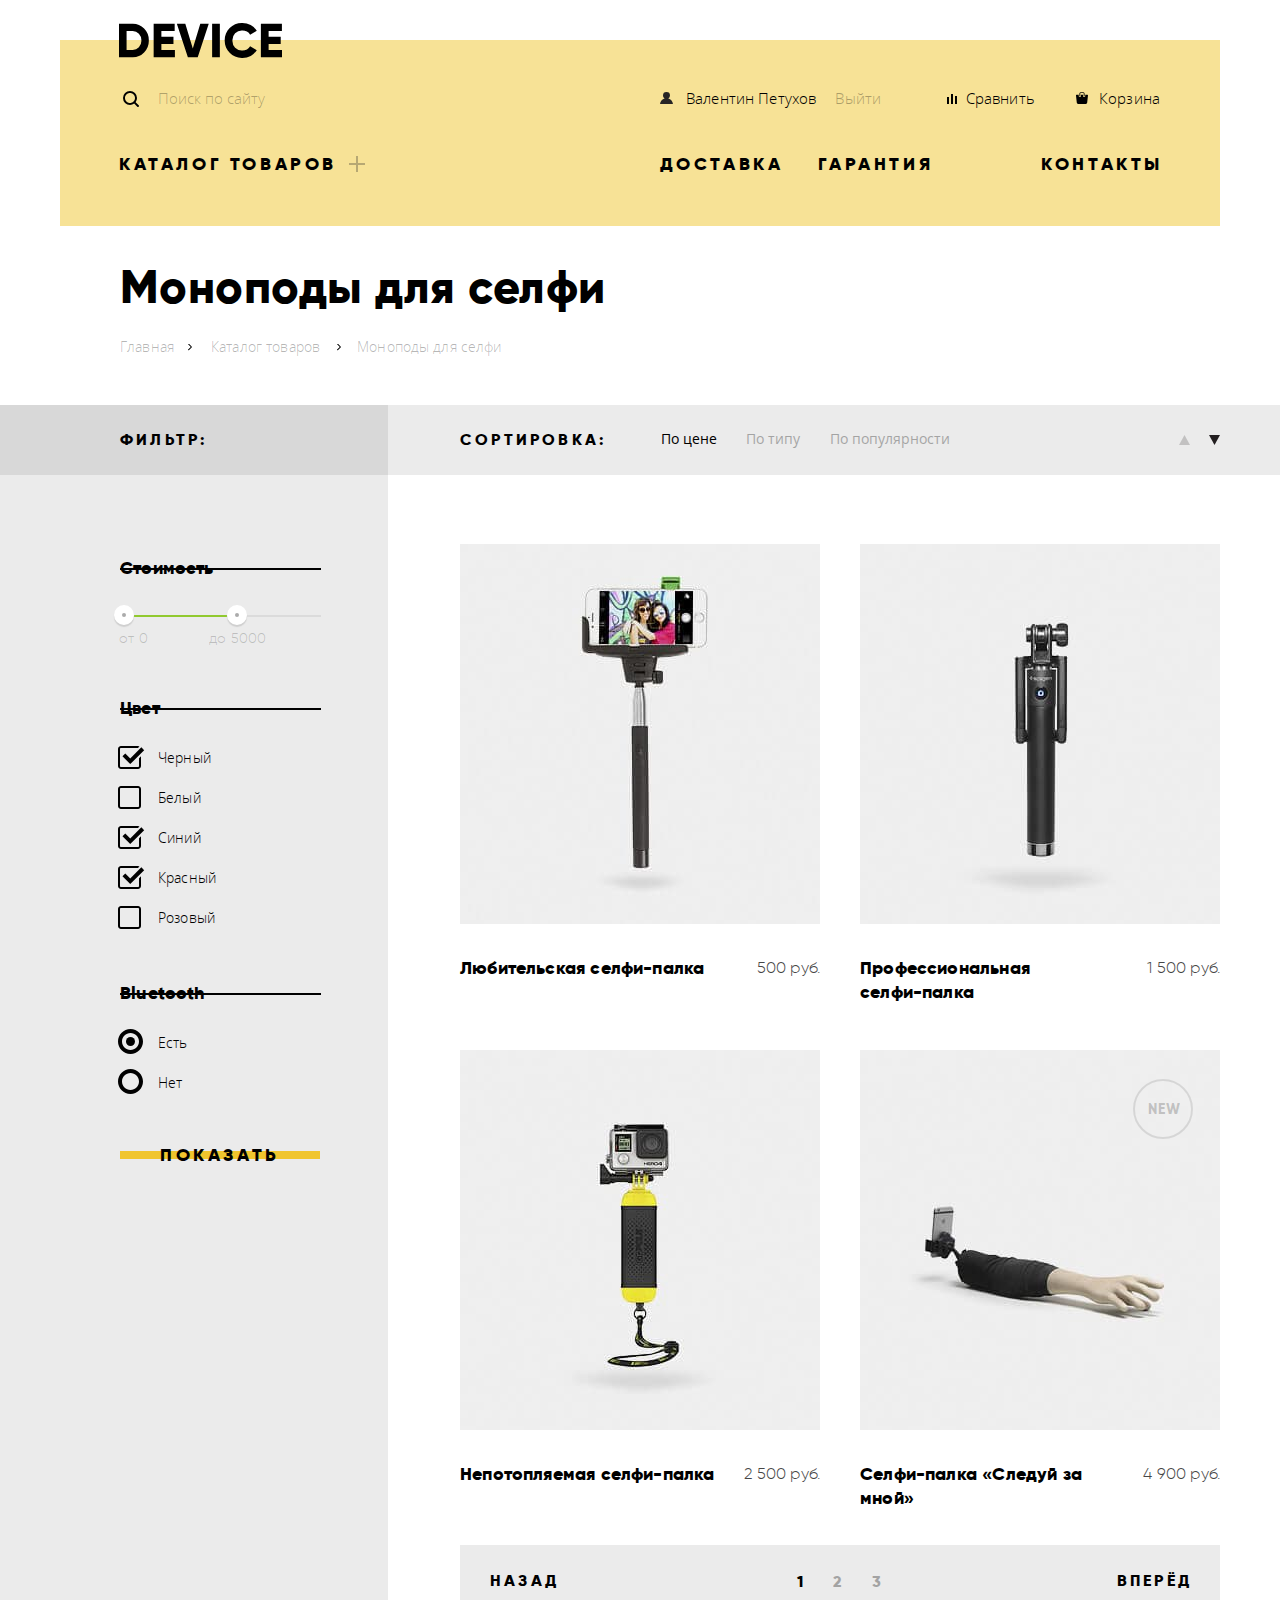
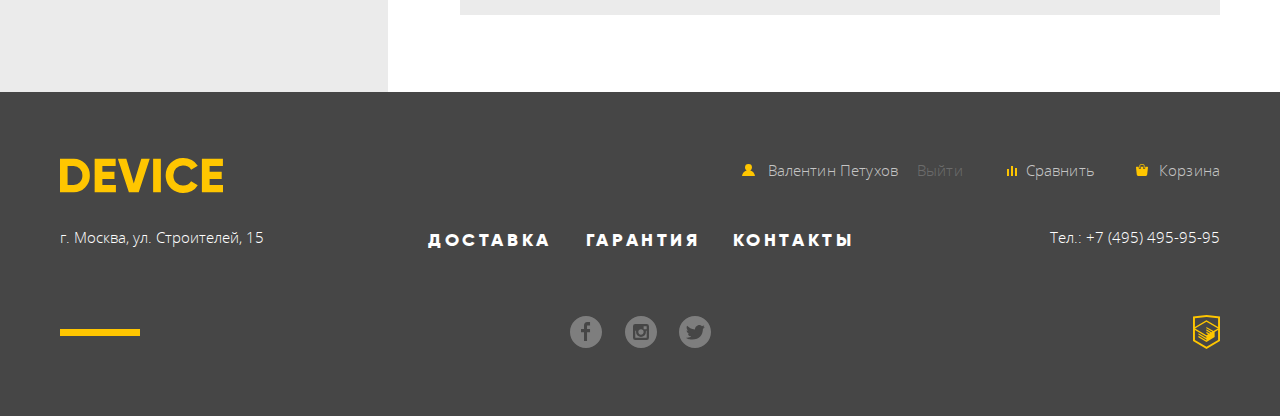
==== commit 0d366531: "Добавляет пагинацию каталога" ====
--- a/catalog.html
+++ b/catalog.html
@@ -200,7 +200,15 @@
                       </p>
                     </li>
                   </ul>
-                  <!-- Место для пагинации, которую нужно пропустить по текущему заданию (Задание №3) -->
+                  <div class="paginator">
+                    <a class="previous-page" href="#">Назад</a>
+                    <ol class="page-numbers">
+                      <li class="current-page-number"><a href="#">1</a></li>
+                      <li><a href="#">2</a></li>
+                      <li><a href="#">3</a></li>
+                    </ol>
+                    <a class="next-page" href="#">Вперёд</a>
+                  </div>
                 </section>
               </div>
             </div>
--- a/css/style.css
+++ b/css/style.css
@@ -1288,6 +1288,102 @@
   color: #000000;
 }
 
+/* Пагинация */
+
+.paginator {
+  display: flex;
+  align-items: center;
+  margin-bottom: 77px;
+
+  background-color: #ebebeb;
+}
+
+.paginator a {
+  display: block;
+
+  font-family: "Gilroy", Arial, sans-serif;
+  font-size: 16px;
+  line-height: 24px;
+  letter-spacing: 3.2px;
+  font-weight: 800;
+  text-transform: uppercase;
+  color: #000000;
+}
+
+.previous-page,
+.next-page {
+  box-sizing: border-box;
+  width: 136px;
+  padding-top: 24px;
+  padding-bottom: 22px;
+
+  background-color: transparent;
+}
+
+.previous-page {
+  padding-left: 30px;
+  text-align: left;
+}
+
+.next-page {
+  padding-right: 28px;
+  text-align: right;
+}
+
+.previous-page {
+  margin-right: 201px;
+}
+
+.previous-page:hover,
+.next-page:hover,
+.previous-page:focus,
+.next-page:focus {
+  background-color: #d9d9d9;
+}
+
+.previous-page:active,
+.next-page:active {
+  color: rgba(0, 0, 0, 0.3);
+
+  background-color: #d9d9d9;
+}
+
+.page-numbers {
+  display: flex;
+  margin: 0;
+  padding: 0;
+
+  list-style: none;
+}
+
+.page-numbers a {
+  padding-top: 3px;
+  opacity: 0.3;
+}
+
+.current-page-number a {
+  opacity: 1;
+}
+
+.page-numbers a:hover,
+.page-numbers a:focus {
+  opacity: 0.6;
+}
+
+.page-numbers a:active {
+  opacity: 1;
+}
+
+.page-numbers li:not(:last-child) {
+  margin-right: 27px;
+}
+
+.next-page {
+  margin-left: auto;
+}
+
+
+
 /* Стили для подвала сайта */
 
 .site-footer {
@@ -1625,52 +1721,3 @@
 .modal-map img {
   display: block;
 }
-
-
-/* body > * {
-
-}
-
-body > * > * {
-
-}
-
-body > * > * > * {
-
-}
-
-body > * > * > * > * {
-
-}
-
-body > * > * > * > * > * {
-
-}
-
-body > * > * > * > * > * > * {
-
-}
-
-body > * > * > * > * > * > * > * {
-
-}
-
-body > * > * > * > * > * > * > * > * {
-  background: rgba(0, 0, 255, 0.5);
-}
-
-body > * > * > * > * > * > * > * > * > * {
-  background: rgba(0, 255, 255, 0.5);
-}
-
-body > * > * > * > * > * > * > * > * > * > * {
-  background: rgba(255, 255, 0, 0.5);
-}
-
-body > * > * > * > * > * > * > * > * > * > * > * {
-  background: rgba(255, 0, 0, 0.5);
-}
-
-body > * > * > * > * > * > * > * > * > * > * > * > * {
-  background: rgba(0, 255, 0, 0.5);
-} */
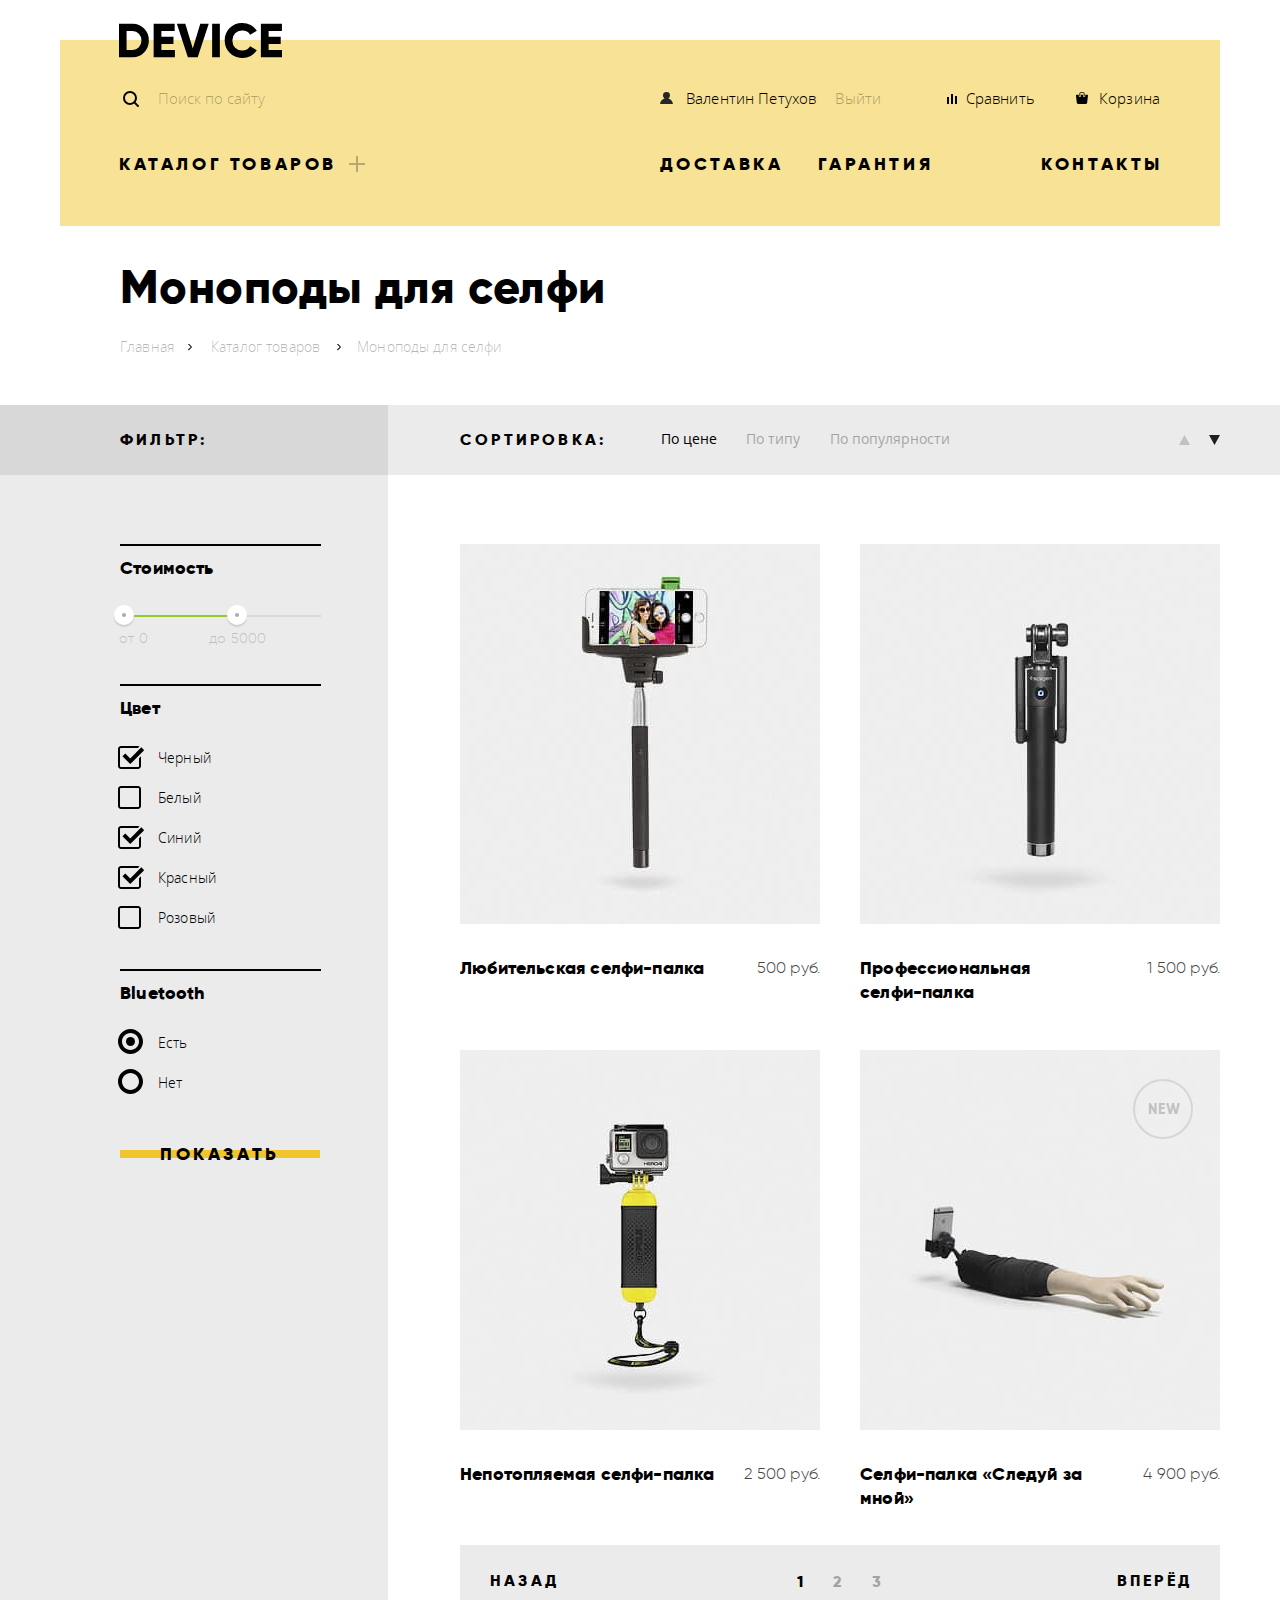
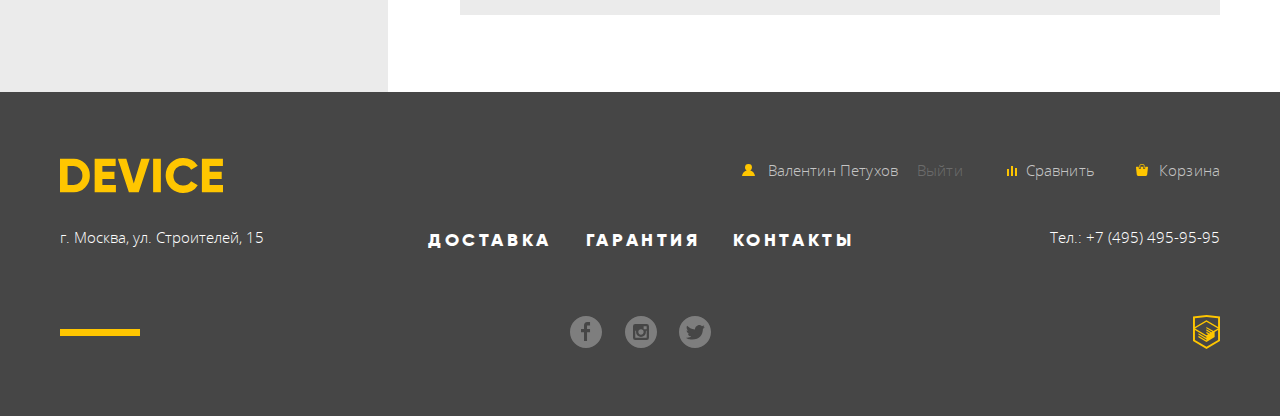
==== commit 0daa78d9: "Добавляет пропущенные заглушки в ссылках "В корзину" и "Добавить к сравнению" в карточках товаров" ====
--- a/catalog.html
+++ b/catalog.html
@@ -153,8 +153,8 @@
                       </h3>
                       <p class="product-image">
                         <img src="img/item-1.jpg" width="360" height="380" alt="Любительская селфи-палка">
-                        <a class="button button-product-card button-add-to-cart" href="">В корзину</a>
-                        <a class="button-product-card button-compare" href="">Добавить к сравнению</a>
+                        <a class="button button-product-card button-add-to-cart" href="#">В корзину</a>
+                        <a class="button-product-card button-compare" href="#">Добавить к сравнению</a>
                       </p>
                       <p class="product-price">
                         <b>500 руб.</b>
@@ -166,8 +166,8 @@
                       </h3>
                       <p class="product-image">
                         <img src="img/item-2.jpg" width="360" height="380" alt="Профессиональная селфи-палка">
-                        <a class="button button-product-card button-add-to-cart" href="">В корзину</a>
-                        <a class="button-product-card button-compare" href="">Добавить к сравнению</a>
+                        <a class="button button-product-card button-add-to-cart" href="#">В корзину</a>
+                        <a class="button-product-card button-compare" href="#">Добавить к сравнению</a>
                       </p>
                       <p class="product-price">
                         <b>1 500 руб.</b>
@@ -179,8 +179,8 @@
                       </h3>
                       <p class="product-image">
                         <img src="img/item-3.jpg" width="360" height="380" alt="Непотопляемая селфи-палка">
-                        <a class="button button-product-card button-add-to-cart" href="">В корзину</a>
-                        <a class="button-product-card button-compare" href="">Добавить к сравнению</a>
+                        <a class="button button-product-card button-add-to-cart" href="#">В корзину</a>
+                        <a class="button-product-card button-compare" href="#">Добавить к сравнению</a>
                       </p>
                       <p class="product-price">
                         <b>2 500 руб.</b>
@@ -192,8 +192,8 @@
                       </h3>
                       <p class="product-image">
                         <img src="img/item-4.jpg" width="360" height="380" alt="Селфи-палка «Следуй за мной»">
-                        <a class="button button-product-card button-add-to-cart" href="">В корзину</a>
-                        <a class="button-product-card button-compare" href="">Добавить к сравнению</a>
+                        <a class="button button-product-card button-add-to-cart" href="#">В корзину</a>
+                        <a class="button-product-card button-compare" href="#">Добавить к сравнению</a>
                       </p>
                       <p class="product-price">
                         <b>4 900 руб.</b>
@@ -220,7 +220,7 @@
       <div class="layout-positioner">
         <div class="layout-footer">
           <div class="layout-footer-top-row">
-            <a class="site-footer-logo">
+            <a class="site-footer-logo" href="index.html">
               <img src="img/device-footer.svg" width="163" height="35" alt="Логотип интернет-магазина «Девайс»">
             </a>
             <div class="site-menu site-footer-site-menu">
--- a/css/style.css
+++ b/css/style.css
@@ -79,8 +79,10 @@
 
   white-space: nowrap;
 
-  clip-path: inset(100%);
-  clip: rect(0 0 0 0);
+  -webkit-clip-path: inset(100%);
+
+          clip-path: inset(100%);
+  clip: rect(0, 0, 0, 0);
   overflow: hidden;
 }
 
@@ -132,7 +134,11 @@
   width: 100%;
   height: 8px;
 
-  transform: translateY(-50%);
+  -webkit-transform: translateY(-50%);
+
+      -ms-transform: translateY(-50%);
+
+          transform: translateY(-50%);
   background-color: #f0c52e;
 }
 
@@ -151,9 +157,41 @@
 
 .site-header {
   margin-top: 40px;
-  margin-bottom: 0;
 
   color: #000000;
+}
+
+.layout-header {
+  position: relative;
+
+  padding-top: 34px;
+  padding-right: 60px;
+  padding-bottom: 50px;
+  padding-left: 59px;
+
+  background-color: #f7e296;
+}
+
+.index-page .site-header {
+  margin-bottom: 2px;
+}
+
+.inner-page .site-header {
+  margin-bottom: 37px;
+}
+
+.index-page .layout-header::after {
+  content: "";
+
+  position: absolute;
+  z-index: -100;
+  bottom: -113px;
+  left: 0;
+
+  width: 1160px;
+  height: 113px;
+
+  background-color: #f7e296;
 }
 
 .site-header a {
@@ -172,34 +210,6 @@
   opacity: 0.3;
 }
 
-.inner-page .site-header {
-  margin-bottom: 37px;
-}
-
-.layout-header {
-  position: relative;
-
-  padding-top: 34px;
-  padding-right: 60px;
-  padding-bottom: 50px;
-  padding-left: 59px;
-
-  background-color: rgba(240, 197, 46, 0.5);
-}
-
-.index-page .layout-header::after {
-  content: "";
-
-  position: absolute;
-  z-index: -10;
-  bottom: -113px;
-  left: 0;
-
-  width: 1160px;
-  height: 113px;
-
-  background-color: #f7e296;
-}
 
 .site-header-logo {
   position: absolute;
@@ -210,8 +220,12 @@
 }
 
 .layout-header-top-row {
-  display: flex;
-  justify-content: space-between;
+  display: -webkit-box;
+  display: -ms-flexbox;
+  display: flex;
+  -webkit-box-pack: justify;
+      -ms-flex-pack: justify;
+          justify-content: space-between;
   margin-bottom: 29px;
 }
 
@@ -248,19 +262,54 @@
   background-color: transparent;
   border: none;
   border-bottom: 2px solid transparent;
-  /* border-bottom: 2px solid #000000; */
 }
 
 .search-field:focus {
   border-bottom-color: #000000;
 }
 
+.search-field::-webkit-input-placeholder {
+  color: rgba(0, 0, 0, 0.3);
+}
+
+.search-field:-ms-input-placeholder {
+  color: rgba(0, 0, 0, 0.3);
+}
+
+.search-field::-ms-input-placeholder {
+  color: rgba(0, 0, 0, 0.3);
+}
+
 .search-field::placeholder {
   color: rgba(0, 0, 0, 0.3);
 }
 
+.search-field:hover::-webkit-input-placeholder {
+  color: rgba(0, 0, 0, 0.6);
+}
+
+.search-field:hover:-ms-input-placeholder {
+  color: rgba(0, 0, 0, 0.6);
+}
+
+.search-field:hover::-ms-input-placeholder {
+  color: rgba(0, 0, 0, 0.6);
+}
+
 .search-field:hover::placeholder {
   color: rgba(0, 0, 0, 0.6);
+}
+
+.search-field:focus::-webkit-input-placeholder {
+  color: #000000;
+}
+
+.search-field:focus:-ms-input-placeholder {
+  color: #000000;
+}
+
+.search-field:focus::-ms-input-placeholder {
+  color: #000000;
 }
 
 .search-field:focus::placeholder {
@@ -301,8 +350,11 @@
 /* Меню в шапке (+ общие стили меню шапки и подвала) */
 
 .site-menu {
-  display: flex;
-  flex-wrap: wrap;
+  display: -webkit-box;
+  display: -ms-flexbox;
+  display: flex;
+  -ms-flex-wrap: wrap;
+      flex-wrap: wrap;
   width: 500px;
 }
 
@@ -316,6 +368,8 @@
 }
 
 .user-menu {
+  display: -webkit-box;
+  display: -ms-flexbox;
   display: flex;
   margin: 0;
   padding: 0;
@@ -419,6 +473,8 @@
 /* Навигация в шапке */
 
 .site-navigation {
+  display: -webkit-box;
+  display: -ms-flexbox;
   display: flex;
   margin: 0;
   padding: 0;
@@ -470,7 +526,7 @@
   top: 24px;
 
   display: none;
-  width: 560px;
+  height: 110px;
   margin: 0;
   padding: 0;
   padding-top: 20px;
@@ -495,8 +551,17 @@
 .catalog-link:hover .catalog-subcategories {
   z-index: 10;
 
-  display: flex;
-  flex-wrap: wrap;
+  display: -webkit-box;
+
+  display: -ms-flexbox;
+
+  display: flex;
+  -webkit-box-orient: vertical;
+  -webkit-box-direction: normal;
+      -ms-flex-direction: column;
+          flex-direction: column;
+  -ms-flex-wrap: wrap;
+      flex-wrap: wrap;
 }
 
 .catalog-subcategories a {
@@ -506,25 +571,17 @@
   line-height: 36px;
 }
 
-.catalog-subcategories li:first-child a {
-  min-width: 239px;
-}
-
-.catalog-subcategories li:nth-child(2) a {
-  min-width: 200px;
-}
-
-.catalog-subcategories li:nth-child(4) a {
-  min-width: 239px;
-}
-
-.catalog-subcategories li:nth-child(5) a {
-  min-width: 200px;
-  margin-right: 111px;
-}
-
-.catalog-subcategories li:nth-child(6) a {
-  min-width: 239px;
+.catalog-subcategories li:nth-child(-n+3) {
+  width: 239px;
+}
+
+.catalog-subcategories li:nth-child(4) {
+  width: 200px;
+}
+
+.catalog-subcategories li:nth-child(5) {
+  width: 200px;
+  margin-bottom: 30px;
 }
 
 .site-header-site-navigation .delivery-link {
@@ -544,45 +601,506 @@
 /* Основное содержание главной страницы */
 
 .layout-index-columns {
-  display: flex;
-  justify-content: space-between;
+  display: -webkit-box;
+  display: -ms-flexbox;
+  display: flex;
+  -webkit-box-pack: justify;
+      -ms-flex-pack: justify;
+          justify-content: space-between;
 }
 
 .layout-index-columns .left-column,
 .layout-index-columns .right-column {
-  display: flex;
+  -webkit-box-sizing: border-box;
+          box-sizing: border-box;
   width: 560px;
 }
 
-/* Секции "О нас" и "Контакты"*/
-
-.about-us,
-.contacts {
+/* Секция популярные девайсы (слайдер) */
+
+.popular-products {
   position: relative;
 
-  display: flex;
-  flex-direction: column;
-  padding-top: 13px;
-  margin-bottom: 82px;
-}
-
-.about-us::before,
-.contacts::before {
+  margin-bottom: 106px;
+}
+
+.popular-products-slider-controls {
+  position: absolute;
+  top: 320px;
+  right: 83px;
+}
+
+.popular-products-slider-controls button {
+  position: relative;
+
+  width: 12px;
+  height: 12px;
+  margin: 0;
+  padding: 0;
+
+  overflow: hidden;
+  text-indent: -1000px;
+
+  background-color: transparent;
+  border: none;
+}
+
+.popular-products-slider-controls button:not(:last-child) {
+  margin-right: 17px;
+}
+
+.popular-products-slider-controls button::before {
   content: "";
 
   position: absolute;
   top: 0;
+  right: 0;
+
+  width: 10px;
+  height: 10px;
+
+  border: 1px solid #000000;
+  border-radius: 50%;
+}
+
+.popular-products-slider-controls .current-slide-button::after {
+  content: "";
+
+  position: absolute;
+  top: 4px;
+  right: 4px;
+
+  width: 2px;
+  height: 2px;
+
+  border: 1px solid #000000;
+  border-radius: 50%;
+}
+
+.popular-products-slide-list {
+  margin: 0;
+  padding: 0;
+
+  list-style: none;
+}
+
+.popular-products-slide {
+  display: none;
+}
+
+.popular-products-current-slide {
+  display: block;
+}
+
+.slider-product-image img {
+  display: block;
+}
+
+.slider-product-description {
+  position: relative;
+  z-index: 0;
+}
+
+.slider-product-description::before {
+  content: "";
+
+  position: absolute;
+  top: 37px;
   left: 0;
 
-  width: 80px;
+  width: 100px;
   height: 7px;
 
+  background-color: #ffffff;
+}
+
+.slider-product-description::after {
+  position: absolute;
+  z-index: -10;
+  top: -14px;
+  right: 46px;
+
+  font-family: "Gilroy", Arial, sans-serif;
+  font-size: 179px;
+  line-height: 179px;
+  letter-spacing: 1.79px;
+  font-weight: 800;
+  text-align: right;
+  color: #ffffff;
+}
+
+.popular-products-slide:nth-child(1) .slider-product-description::after {
+  content: "01";
+}
+
+.popular-products-slide:nth-child(2) .slider-product-description::after {
+  content: "02";
+}
+
+.popular-products-slide:nth-child(3) .slider-product-description::after {
+  content: "03";
+}
+
+.slider-product-description .slogan {
+  margin: 0;
+  margin-top: 79px;
+  margin-bottom: 19px;
+  padding: 0;
+
+  font-family: "Gilroy", Arial, sans-serif;
+  font-size: 47px;
+  line-height: 56px;
+  letter-spacing: 0.47px;
+  font-weight: 800;
+  color: #000000;
+}
+
+.slider-product-description .details {
+  margin: 0;
+  margin-bottom: 43px;
+  padding: 0;
+
+  font-family: "Open Sans", Arial, sans-serif;
+  font-size: 15px;
+  line-height: 30px;
+  letter-spacing: 0.15px;
+  font-weight: 300;
+  color: #464646;
+}
+
+.slider-product-description .button {
+  width: 220px;
+  margin-bottom: 49px;
+}
+
+.product-description-table {
+  display: -webkit-box;
+  display: -ms-flexbox;
+  display: flex;
+  -webkit-box-orient: vertical;
+  -webkit-box-direction: normal;
+      -ms-flex-direction: column;
+          flex-direction: column;
+  border-collapse: collapse;
+}
+
+.product-description-table thead {
+  -webkit-box-ordinal-group: 3;
+      -ms-flex-order: 2;
+          order: 2;
+}
+
+.product-description-table tbody {
+  -webkit-box-ordinal-group: 2;
+      -ms-flex-order: 1;
+          order: 1;
+}
+
+.product-description-table th,
+.product-description-table td {
+  padding: 0;
+}
+
+.product-description-table th {
+  padding-top: 8px;
+
+  font-family: "Open Sans", Arial, sans-serif;
+  font-size: 13px;
+  line-height: 20px;
+  letter-spacing: 0.13px;
+  font-weight: 300;
+  color: #464646;
+}
+
+.product-description-table td {
+
+  font-family: "Gilroy", Arial, sans-serif;
+  font-size: 36px;
+  line-height: 48px;
+  letter-spacing: 0.36px;
+  font-weight: 300;
+  color: #000000;
+}
+
+.slide-selfie .slider-product-image {
+  padding-left: 90px;
+}
+
+.slide-selfie .slider-product-description .details {
+  width: 485px;
+}
+
+.slide-selfie .product-description-table th:nth-child(1),
+.slide-selfie .product-description-table td:nth-child(1) {
+  width: 159px;
+}
+
+.slide-selfie .product-description-table th:nth-child(2),
+.slide-selfie .product-description-table td:nth-child(2) {
+  width: 139px;
+}
+
+.slide-fitness .slider-product-image {
+  padding-left: 103px;
+}
+
+.slide-fitness .slider-product-description .slogan {
+  max-width: 350px;
+}
+
+.slide-fitness .slider-product-description .details {
+  width: 445px;
+}
+
+.slide-drone .slider-product-image {
+  padding-left: 60px;
+}
+
+.slide-drone .slider-product-description .details {
+  width: 455px;
+}
+
+/* Секция представленные виды девайсов */
+
+.types-of-devices {
+  margin-bottom: 80px;
+}
+
+.types-of-devices-list {
+  display: -webkit-box;
+  display: -ms-flexbox;
+  display: flex;
+  -webkit-box-pack: justify;
+      -ms-flex-pack: justify;
+          justify-content: space-between;
+  margin: 0;
+  padding: 0;
+
+  list-style: none;
+}
+
+.types-of-devices-list a {
+  position: relative;
+
+  display: block;
+  width: 160px;
+  padding-top: 193px;
+
+  font-family: "Gilroy", Arial, sans-serif;
+  font-size: 18px;
+  line-height: 24px;
+  letter-spacing: 0.18px;
+  font-weight: 800;
+  color: #000000;
+
+  background-image: -webkit-linear-gradient(top, #f7e296 160px, transparent 160px);
+
+  background-image: -o-linear-gradient(top, #f7e296 160px, transparent 160px);
+
+  background-image: linear-gradient(to bottom, #f7e296 160px, transparent 160px);
+}
+
+.types-of-devices-list a::before {
+  content: "";
+
+  position: absolute;
+}
+
+.virtual-reality a::before {
+  top: 52px;
+  left: 31px;
+
+  width: 97px;
+  height: 55px;
+
+  background-image: url(../img/virtual-reality.svg);
+}
+
+.selfie a::before {
+  top: 41px;
+  left: 38px;
+
+  width: 86px;
+  height: 117px;
+
+  background-image: url(../img/selfie.svg);
+}
+
+.camera a::before {
+  top: 38px;
+  left: 49px;
+
+  width: 71px;
+  height: 87px;
+
+  background-image: url(../img/camera.svg);
+}
+
+.fitness a::before {
+  top: 50px;
+  left: 28px;
+
+  width: 107px;
+  height: 65px;
+
+  background-image: url(../img/fitness.svg);
+}
+
+.smart-watch a::before {
+  top: 32px;
+  left: 55px;
+
+  width: 56px;
+  height: 98px;
+
+  background-image: url(../img/smart-watch.svg);
+}
+
+.drone a::before {
+  top: 49px;
+  left: 13px;
+
+  width: 132px;
+  height: 69px;
+
+  background-image: url(../img/drone.svg);
+}
+
+.types-of-devices-list a:hover,
+.types-of-devices-list a:focus {
+  background-image: -webkit-linear-gradient(top, #f0c52e 160px, transparent 160px);
+  background-image: -o-linear-gradient(top, #f0c52e 160px, transparent 160px);
+  background-image: linear-gradient(to bottom, #f0c52e 160px, transparent 160px);
+}
+
+.types-of-devices-list a:active {
+  color: rgba(0, 0, 0, 0.3);
+  background-image: -webkit-linear-gradient(top, #f0c52e 160px, transparent 160px);
+  background-image: -o-linear-gradient(top, #f0c52e 160px, transparent 160px);
+  background-image: linear-gradient(to bottom, #f0c52e 160px, transparent 160px);
+}
+
+.types-of-devices-list a:active::before {
+  opacity: 0.3;
+}
+
+/* Секция Сервисы (слайдер) */
+
+.services {
+  margin-bottom: 94px;
+
+  background-image: -webkit-linear-gradient(top, #ffffff 100px, #e5e5e5 100px, #e5e5e5 100%);
+
+  background-image: -o-linear-gradient(top, #ffffff 100px, #e5e5e5 100px, #e5e5e5 100%);
+
+  background-image: linear-gradient(to bottom, #ffffff 100px, #e5e5e5 100px, #e5e5e5 100%);
+}
+
+.services-container {
+  position: relative;
+
+  display: -webkit-box;
+
+  display: -ms-flexbox;
+
+  display: flex;
+}
+
+.services-container::before {
+  content: "";
+
+  position: absolute;
+  top: 0;
+  left: 277px;
+
+  width: 7px;
+  height: calc(100% - 69px);
+
   background-color: #000000;
 }
 
-.about-us h2,
-.contacts h2 {
-  margin-bottom: 28px;
+.services-slider-controls {
+  display: -webkit-box;
+  display: -ms-flexbox;
+  display: flex;
+  -webkit-box-orient: vertical;
+  -webkit-box-direction: normal;
+      -ms-flex-direction: column;
+          flex-direction: column;
+  -webkit-box-align: start;
+      -ms-flex-align: start;
+          align-items: flex-start;
+  min-width: 278px;
+  margin-right: 6px;
+  padding-top: 82px;
+}
+
+.services-slider-controls button {
+  width: 160px;
+}
+
+.services-slider-controls button:nth-child(1) {
+  margin-bottom: 23px;
+}
+
+.services-slider-controls button:nth-child(2) {
+  margin-bottom: 25px;
+}
+
+.services-slider-controls .button:active,
+.services-slider-controls .current-slide-button {
+  color: #f7e184;
+  background-color: transparent;
+}
+
+.services-slider-controls .button:active::before,
+.services-slider-controls .current-slide-button::before {
+  content: "";
+
+  position: absolute;
+  top: 19px;
+  left: 0;
+
+  width: 278px;
+  height: 40px;
+
+  background-color: #000000;
+}
+
+
+
+.services-slide-list {
+  -webkit-box-flex: 1;
+      -ms-flex-positive: 1;
+          flex-grow: 1;
+  margin: 0;
+  padding: 0;
+  padding-top: 27px;
+  padding-left: 117px;
+
+  list-style: none;
+}
+
+.services-slide-list li {
+  position:relative;
+
+  width: 100%;
+
+  display: none;
+}
+
+.services-slide-list .current-slide {
+  display: block;
+}
+
+.services-slide-list li::before {
+  content: "";
+
+  position: absolute;
+}
+
+.services-slide-list h3 {
+  margin-bottom: 31px;
 
   font-family: "Gilroy", Arial, sans-serif;
   font-size: 47px;
@@ -592,6 +1110,152 @@
   color: #000000;
 }
 
+.services-slide-list p {
+  min-height: 221px;
+}
+
+.slide-delivery::before {
+  top: 12px;;
+  right: 66px;
+
+  width: 136px;
+  height: 164px;
+
+  background-image: url(../img/delivery.svg);
+}
+
+.slide-delivery p {
+  width: 450px;
+}
+
+.slide-warranty::before {
+  top: -13px;
+  right: 46px;
+
+  width: 171px;
+  height: 194px;
+
+  background-image: url(../img/warranty.svg);
+}
+
+.slide-warranty p {
+  width: 450px;
+}
+
+.slide-credit::before {
+  top: -13px;
+  right: 70px;
+
+  width: 156px;
+  height: 186px;
+
+  background-image: url(../img/credit.svg);
+}
+
+.slide-credit p {
+  width: 450px;
+}
+
+/* Секция Производители (брэнды) */
+
+.brands {
+  margin-bottom: 93px;
+}
+
+.brands-list {
+  display: -webkit-box;
+  display: -ms-flexbox;
+  display: flex;
+  margin: 0;
+  padding: 0;
+
+  list-style: none;
+}
+
+.brands-list li:not(:last-child) {
+  margin-right: 40px;
+}
+
+
+.brands-list img {
+  opacity: 0;
+  display: block;
+}
+
+.brand-dji {
+  background-image: url(../img/brands-logo-dji-greyscale.png);
+}
+
+.brand-spgadgets {
+  background-image: url(../img/brands-logo-spgadgets-greyscale.png);
+}
+
+.brand-gopro {
+  background-image: url(../img/brands-logo-gopro-greyscale.png);
+}
+
+.brand-vive {
+  background-image: url(../img/brands-logo-vive-greyscale.png);
+}
+
+.brands-list img:hover,
+.brands-list img:focus {
+  opacity: 1;
+}
+
+/* Секции "О нас" и "Контакты"*/
+
+/* Для выравнивания высоты контента колонок */
+.layout-index-columns-about-us-contacts .left-column,
+.layout-index-columns-about-us-contacts .right-column {
+  display: -webkit-box;
+  display: -ms-flexbox;
+  display: flex;
+}
+
+.about-us,
+.contacts {
+  position: relative;
+
+  display: -webkit-box;
+
+  display: -ms-flexbox;
+
+  display: flex;
+  -webkit-box-orient: vertical;
+  -webkit-box-direction: normal;
+      -ms-flex-direction: column;
+          flex-direction: column;
+  padding-top: 13px;
+  margin-bottom: 82px;
+}
+
+.about-us::before,
+.contacts::before {
+  content: "";
+
+  position: absolute;
+  top: 0;
+  left: 0;
+
+  width: 80px;
+  height: 7px;
+
+  background-color: #000000;
+}
+
+.about-us h2,
+.contacts h2 {
+  margin-bottom: 28px;
+
+  font-family: "Gilroy", Arial, sans-serif;
+  font-size: 47px;
+  line-height: 48px;
+  letter-spacing: 0.47px;
+  font-weight: 800;
+  color: #000000;
+}
+
 .about-us p,
 .contacts p {
   letter-spacing: normal;
@@ -669,6 +1333,8 @@
 /* Хлебные крошки */
 
 .breadcrumbs {
+  display: -webkit-box;
+  display: -ms-flexbox;
   display: flex;
   margin: 0;
   padding: 0;
@@ -700,7 +1366,11 @@
   width: 4px;
   height: 7px;
 
-  transform: translateY(-50%);
+  -webkit-transform: translateY(-50%);
+
+      -ms-transform: translateY(-50%);
+
+          transform: translateY(-50%);
   background-image: url(../img/nav-arrow.svg);
 }
 
@@ -754,8 +1424,12 @@
 }
 
 .layout-catalog-columns {
-  display: flex;
-  justify-content: space-between;
+  display: -webkit-box;
+  display: -ms-flexbox;
+  display: flex;
+  -webkit-box-pack: justify;
+      -ms-flex-pack: justify;
+          justify-content: space-between;
 }
 
 .layout-catalog-columns .left-column {
@@ -789,31 +1463,21 @@
 .filter-form {
   margin: 0;
   padding: 0;
-
-  border-top: 1px solid transparent;
 }
 
 .filter-fieldset {
-  position: relative;
-
-  margin: 0;
-  margin-top: 11px;
-  padding: 0;
-  padding-bottom: 32px;
+  margin: 0;
+  padding: 0;
+  padding-bottom: 31px;
 
   border: none;
 }
 
-.filter-fieldset::before {
-  content: "";
-
-  position: absolute;
-  top: -12px;
-
+.filter-fieldset legend {
   width: 201px;
-  height: 2px;
-
-  background-color: #000000;
+  padding-top: 10px;
+
+  border-top: 2px solid #000000;
 }
 
 .filter-form legend {
@@ -861,7 +1525,8 @@
 
   border: 8px solid #ffffff;
   background-color: #ababab;
-  box-shadow: 0 2px 1px 0 #cfcfcf;
+  -webkit-box-shadow: 0 2px 1px 0 #cfcfcf;
+          box-shadow: 0 2px 1px 0 #cfcfcf;
   border-radius: 50%;
   cursor: pointer;
 }
@@ -981,6 +1646,7 @@
   background-image: url(../img/radio-on.svg);
 }
 
+/* Сделано по макету: выбранная радио-кнопка реагирует на нажатие как чекбокс */
 .filter-input-radio:not(:disabled):checked:active + label::before {
   background-image: url(../img/radio-off.svg);
 }
@@ -992,8 +1658,12 @@
 /* Сортировка */
 
 .sorting {
-  display: flex;
-  align-items: center;
+  display: -webkit-box;
+  display: -ms-flexbox;
+  display: flex;
+  -webkit-box-align: center;
+      -ms-flex-align: center;
+          align-items: center;
   margin-bottom: 23px;
 }
 
@@ -1002,8 +1672,12 @@
 }
 
 .sorting-criteria {
-  display: flex;
-  align-items: center;
+  display: -webkit-box;
+  display: -ms-flexbox;
+  display: flex;
+  -webkit-box-align: center;
+      -ms-flex-align: center;
+          align-items: center;
   margin: 0;
   padding: 0;
 
@@ -1104,21 +1778,30 @@
 /* Карточки товаров */
 
 .product-cards-list {
-  display: flex;
-  flex-wrap: wrap;
+  display: -webkit-box;
+  display: -ms-flexbox;
+  display: flex;
+  -ms-flex-wrap: wrap;
+      flex-wrap: wrap;
   margin: 0;
   margin-bottom: 35px;
+  margin-left: -40px;
   padding: 0;
 
   list-style: none;
 }
 
 .product-card {
-  display: flex;
-  flex-wrap: wrap;
-  align-content: flex-start;
+  display: -webkit-box;
+  display: -ms-flexbox;
+  display: flex;
+  -ms-flex-wrap: wrap;
+      flex-wrap: wrap;
+  -ms-flex-line-pack: start;
+      align-content: flex-start;
   width: 360px;
   margin-top: 46px;
+  margin-left: 40px;
 }
 
 .new-product {
@@ -1133,7 +1816,9 @@
   top: 29px;
   right: 27px;
 
-  box-sizing: border-box;
+  -webkit-box-sizing: border-box;
+
+          box-sizing: border-box;
   width: 60px;
   height: 60px;
   padding-top: 17px;
@@ -1154,7 +1839,9 @@
 }
 
 .product-card h3 {
-  order: 1;
+  -webkit-box-ordinal-group: 2;
+      -ms-flex-order: 1;
+          order: 1;
   margin: 0;
   padding: 0;
   max-width: 260px;
@@ -1169,7 +1856,11 @@
 /* Отдельный для карточки контекст перекрывания */
   z-index: 0;
 
-  order: 0;
+  -webkit-box-ordinal-group: 1;
+
+      -ms-flex-order: 0;
+
+          order: 0;
   margin: 0;
   margin-bottom: 23px;
   padding: 0;
@@ -1187,7 +1878,11 @@
 
   width: 200px;
 
-  transform: translateX(-50%) translateY(-50%) translateY(-5px);
+  -webkit-transform: translateX(-50%) translateY(-50%) translateY(-5px);
+
+      -ms-transform: translateX(-50%) translateY(-50%) translateY(-5px);
+
+          transform: translateX(-50%) translateY(-50%) translateY(-5px);
 }
 
 .button-compare {
@@ -1206,16 +1901,18 @@
 
   background-color: transparent;
   border: none;
-  transform: translateX(-50%) translateY(20px);
-}
-
-.product-image:hover,
-.product-image:focus {
+  -webkit-transform: translateX(-50%) translateY(20px);
+      -ms-transform: translateX(-50%) translateY(20px);
+          transform: translateX(-50%) translateY(20px);
+}
+
+.product-card:hover,
+.product-card:focus {
   cursor: pointer;
 }
 
-.product-image:hover::before,
-.product-image:focus::before {
+.product-card:hover .product-image::before,
+.product-card:focus .product-image::before {
   content: "";
 
   position:absolute;
@@ -1229,8 +1926,8 @@
   background-color: #eeeeee;
 }
 
-.product-image:hover .button-product-card,
-.product-image:focus .button-product-card {
+.product-card:hover .button-product-card,
+.product-card:focus .button-product-card {
   display: block;
 }
 
@@ -1250,7 +1947,9 @@
 }
 
 .product-price {
-  order: 2;
+  -webkit-box-ordinal-group: 3;
+      -ms-flex-order: 2;
+          order: 2;
   margin: 0;
   padding: 0;
   margin-left: auto;
@@ -1269,10 +1968,6 @@
   color: #464646;
 }
 
-.product-card:nth-child(2n+1) {
-  margin-right: 40px;
-}
-
 .product-name {
   display: block;
   margin: 0;
@@ -1284,15 +1979,21 @@
   letter-spacing: 0.18px;
   font-weight: 800;
 /* Попытка предотвратить нежелательный перенос строки */
-  hyphens: none;
+  -webkit-hyphens: none;
+      -ms-hyphens: none;
+          hyphens: none;
   color: #000000;
 }
 
 /* Пагинация */
 
 .paginator {
-  display: flex;
-  align-items: center;
+  display: -webkit-box;
+  display: -ms-flexbox;
+  display: flex;
+  -webkit-box-align: center;
+      -ms-flex-align: center;
+          align-items: center;
   margin-bottom: 77px;
 
   background-color: #ebebeb;
@@ -1312,7 +2013,8 @@
 
 .previous-page,
 .next-page {
-  box-sizing: border-box;
+  -webkit-box-sizing: border-box;
+          box-sizing: border-box;
   width: 136px;
   padding-top: 24px;
   padding-bottom: 22px;
@@ -1349,6 +2051,8 @@
 }
 
 .page-numbers {
+  display: -webkit-box;
+  display: -ms-flexbox;
   display: flex;
   margin: 0;
   padding: 0;
@@ -1402,6 +2106,8 @@
 }
 
 .layout-footer-top-row {
+  display: -webkit-box;
+  display: -ms-flexbox;
   display: flex;
   margin-bottom: 20px;
 }
@@ -1414,7 +2120,9 @@
 
 .site-footer-site-menu {
   margin-left: auto;
-  justify-content: flex-end;
+  -webkit-box-pack: end;
+      -ms-flex-pack: end;
+          justify-content: flex-end;
 }
 
 .site-footer-site-menu .user-menu {
@@ -1468,6 +2176,8 @@
 }
 
 .layout-footer-middle-row {
+  display: -webkit-box;
+  display: -ms-flexbox;
   display: flex;
   margin-bottom: 64px;
 }
@@ -1481,12 +2191,16 @@
 }
 
 .address {
-  order: -1;
+  -webkit-box-ordinal-group: 0;
+      -ms-flex-order: -1;
+          order: -1;
   margin-right: 118px;
 }
 
 .phone-number {
-  order: 1;
+  -webkit-box-ordinal-group: 2;
+      -ms-flex-order: 1;
+          order: 1;
 
   text-align: right;
 }
@@ -1509,6 +2223,8 @@
 
 .layout-footer-bottom-row {
   position: relative;
+  display: -webkit-box;
+  display: -ms-flexbox;
   display: flex;
 }
 
@@ -1526,6 +2242,8 @@
 }
 
 .social-media-list {
+  display: -webkit-box;
+  display: -ms-flexbox;
   display: flex;
   margin: 0;
   padding: 0;
@@ -1594,12 +2312,20 @@
 /* Модальные окна */
 
 .modal {
+  display: none;
+}
+
+.modal {
   position: relative;
 
-  box-sizing: border-box;
+  -webkit-box-sizing: border-box;
+
+          box-sizing: border-box;
   width: 960px;
 
-  box-shadow: 0 10px 10px rgba(0, 0, 0, 0.7);
+  -webkit-box-shadow: 0 10px 10px rgba(0, 0, 0, 0.7);
+
+          box-shadow: 0 10px 10px rgba(0, 0, 0, 0.7);
 }
 
 .modal-close {
@@ -1641,16 +2367,26 @@
 }
 
 .support-form {
-  display: flex;
-  flex-wrap: wrap;
+  display: -webkit-box;
+  display: -ms-flexbox;
+  display: flex;
+  -ms-flex-wrap: wrap;
+      flex-wrap: wrap;
 }
 
 .support-name-container,
 .support-email-container,
 .support-message-container {
-  display: flex;
-  flex-direction: column;
-  align-items: end;
+  display: -webkit-box;
+  display: -ms-flexbox;
+  display: flex;
+  -webkit-box-orient: vertical;
+  -webkit-box-direction: normal;
+      -ms-flex-direction: column;
+          flex-direction: column;
+  -webkit-box-align: end;
+      -ms-flex-align: end;
+          align-items: end;
 }
 
 .support-form label {
@@ -1659,7 +2395,8 @@
 
 .support-form input,
 .support-form textarea {
-  box-sizing: border-box;
+  -webkit-box-sizing: border-box;
+          box-sizing: border-box;
   padding: 12px 16px 14px;
 
   font-family: "Open Sans", Arial, sans-serif;
@@ -1673,6 +2410,21 @@
   border: 3px solid #f2f2f2;
 }
 
+.support-form input::-webkit-input-placeholder,
+.support-form textarea::-webkit-input-placeholder {
+  color: rgba(70, 70, 70, 0.4);
+}
+
+.support-form input:-ms-input-placeholder,
+.support-form textarea:-ms-input-placeholder {
+  color: rgba(70, 70, 70, 0.4);
+}
+
+.support-form input::-ms-input-placeholder,
+.support-form textarea::-ms-input-placeholder {
+  color: rgba(70, 70, 70, 0.4);
+}
+
 .support-form input::placeholder,
 .support-form textarea::placeholder {
   color: rgba(70, 70, 70, 0.4);
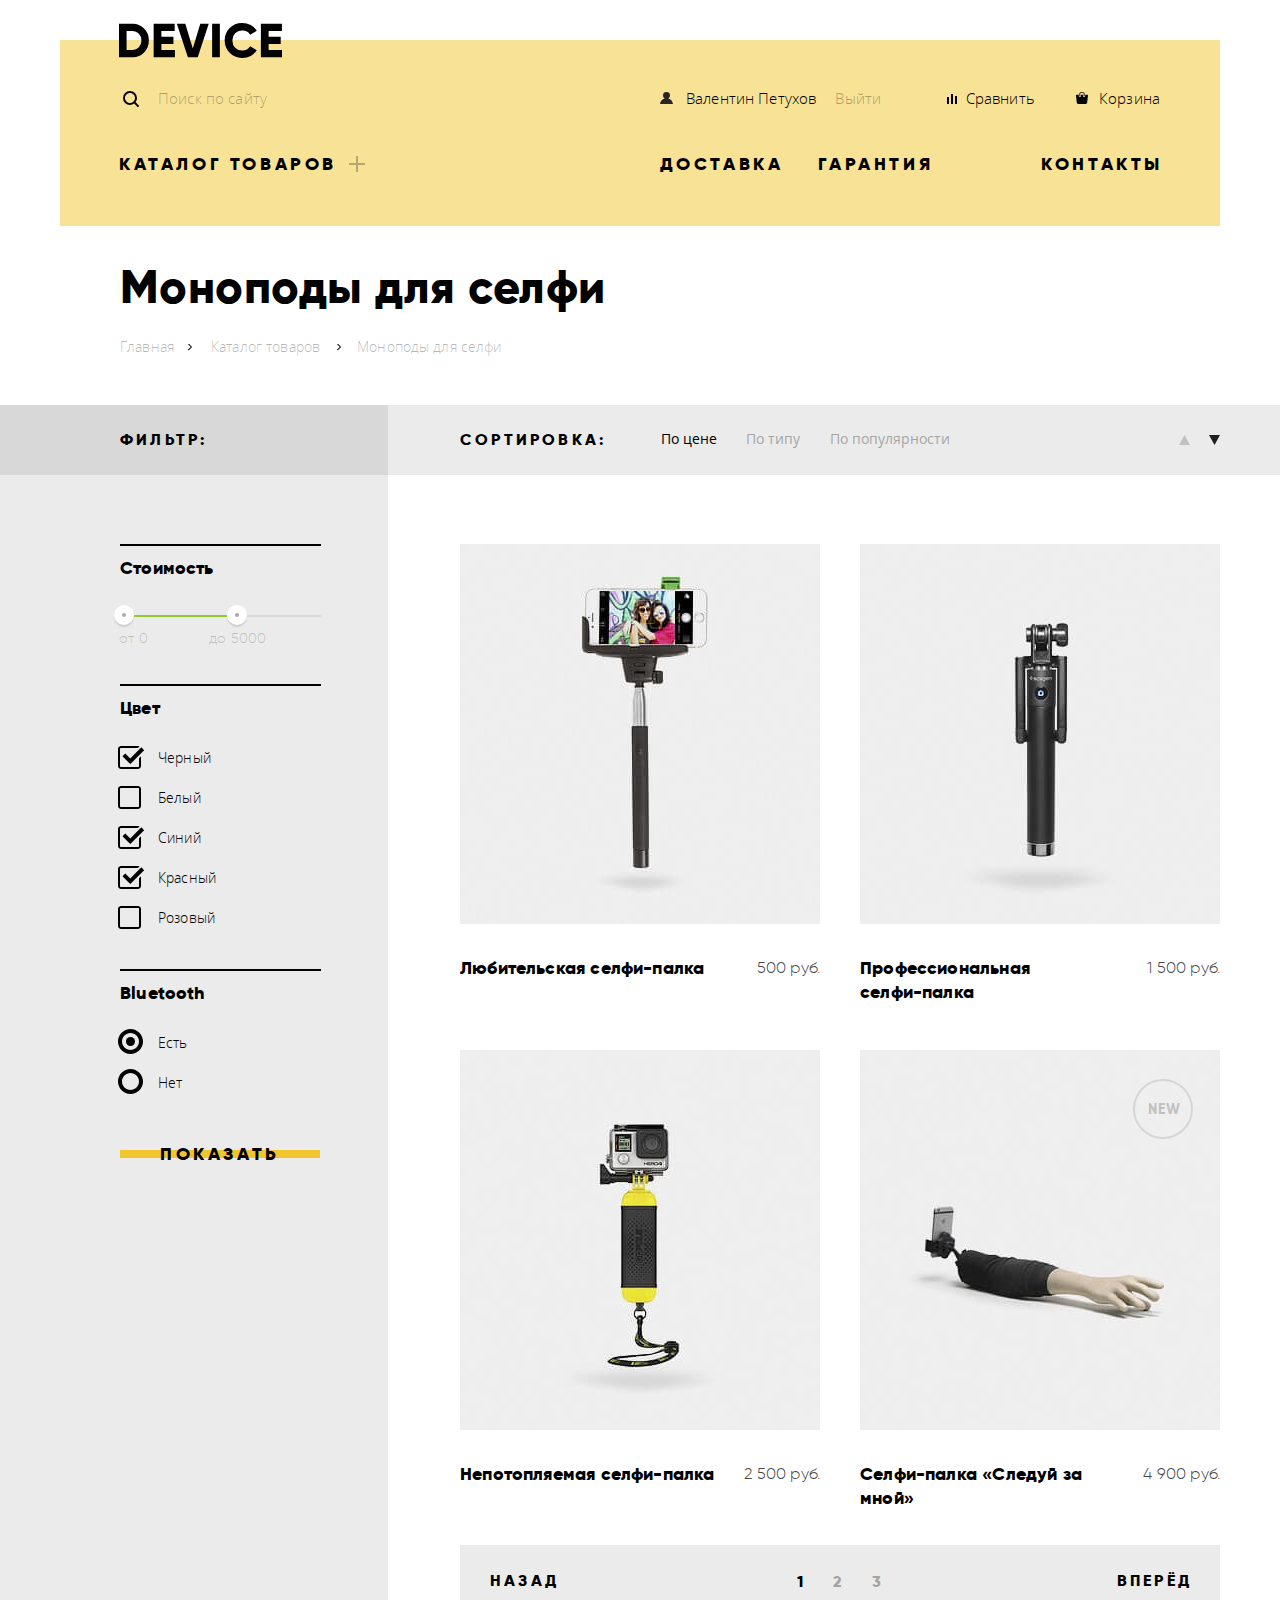
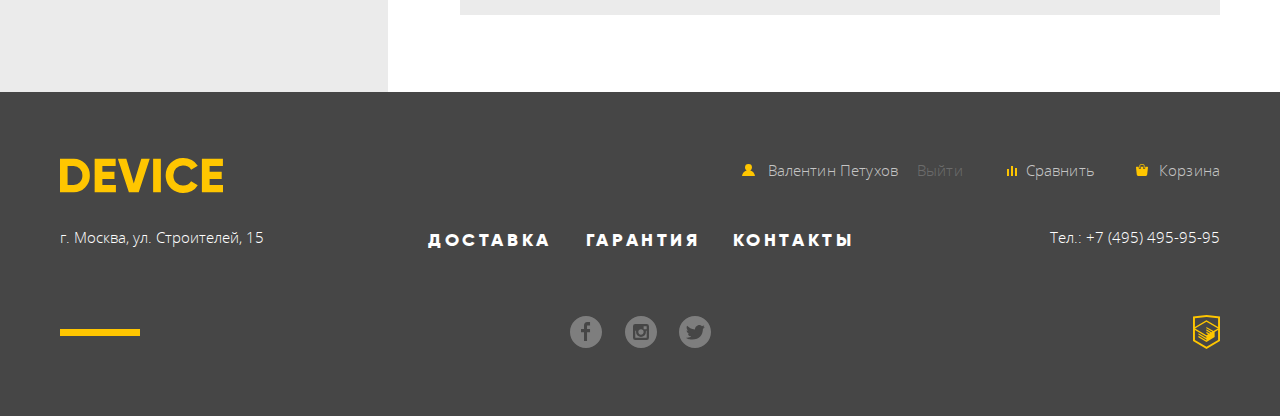
==== commit 5a259859: "Выключает отслеживание номеров телефонов в Edge" ====
--- a/catalog.html
+++ b/catalog.html
@@ -2,6 +2,7 @@
 <html lang="ru">
   <head>
     <meta charset="utf-8">
+    <meta name="format-detection" content="telephone=no">
     <title>HTML Academy: Девайс</title>
     <link href="css/normalize.css" rel="stylesheet">
     <link href="css/style.css" rel="stylesheet">
--- a/css/style.css
+++ b/css/style.css
@@ -249,14 +249,20 @@
 
   background-image: url("../img/search.svg");
   background-repeat: no-repeat;
-  background-position: 0 0;
+  background-size: contain;
 }
 
 .search-field {
+  box-sizing: border-box;
   width: 441px;
-  padding: 9px 85px 8px 39px;
-
-  font: inherit;
+  height: 49px;
+  padding: 0 85px 0 39px;
+
+  font-family: "Open Sans", Arial, sans-serif;
+  font-size: 15px;
+  letter-spacing: 0.15px;
+  font-weight: 300;
+  color: #000000;
   vertical-align: middle;
 
   background-color: transparent;
@@ -264,6 +270,10 @@
   border-bottom: 2px solid transparent;
 }
 
+.search-field::-ms-clear {
+    display:none;
+}
+
 .search-field:focus {
   border-bottom-color: #000000;
 }
@@ -298,18 +308,6 @@
 
 .search-field:hover::placeholder {
   color: rgba(0, 0, 0, 0.6);
-}
-
-.search-field:focus::-webkit-input-placeholder {
-  color: #000000;
-}
-
-.search-field:focus:-ms-input-placeholder {
-  color: #000000;
-}
-
-.search-field:focus::-ms-input-placeholder {
-  color: #000000;
 }
 
 .search-field:focus::placeholder {
@@ -398,7 +396,7 @@
 
   background-image: url("../img/login-link-header.svg");
   background-repeat: no-repeat;
-  background-position: 0 0;
+  background-size: contain;
 }
 
 .profile-name {
@@ -422,7 +420,7 @@
 
   background-image: url("../img/login-link-header.svg");
   background-repeat: no-repeat;
-  background-position: 0 0;
+  background-size: contain;
 }
 
 .logout-link {
@@ -447,7 +445,7 @@
 
   background-image: url("../img/compare-header.svg");
   background-repeat: no-repeat;
-  background-position: 0 0;
+  background-size: contain;
 }
 
 .cart {
@@ -467,7 +465,7 @@
 
   background-image: url("../img/cart-header.svg");
   background-repeat: no-repeat;
-  background-position: 0 0;
+  background-size: contain;
 }
 
 /* Навигация в шапке */
@@ -518,7 +516,7 @@
 
   background-image: url("../img/plus.svg");
   background-repeat: no-repeat;
-  background-position: 0 0;
+  background-size: contain;
 }
 
 .catalog-subcategories {
@@ -904,6 +902,9 @@
   content: "";
 
   position: absolute;
+
+  background-repeat: no-repeat;
+  background-size: contain;
 }
 
 .virtual-reality a::before {
@@ -1067,8 +1068,6 @@
   background-color: #000000;
 }
 
-
-
 .services-slide-list {
   -webkit-box-flex: 1;
       -ms-flex-positive: 1;
@@ -1122,6 +1121,8 @@
   height: 164px;
 
   background-image: url(../img/delivery.svg);
+  background-repeat: no-repeat;
+  background-size: contain;
 }
 
 .slide-delivery p {
@@ -1150,6 +1151,8 @@
   height: 186px;
 
   background-image: url(../img/credit.svg);
+  background-repeat: no-repeat;
+  background-size: contain;
 }
 
 .slide-credit p {
@@ -1180,6 +1183,11 @@
 .brands-list img {
   opacity: 0;
   display: block;
+}
+
+.brands-list li {
+  background-repeat: no-repeat;
+  background-size: contain;
 }
 
 .brand-dji {
@@ -1372,6 +1380,8 @@
 
           transform: translateY(-50%);
   background-image: url(../img/nav-arrow.svg);
+  background-repeat: no-repeat;
+  background-size: contain;
 }
 
 .breadcrumbs li:nth-child(2)::after {
@@ -1585,6 +1595,9 @@
   content: "";
 
   position: absolute;
+
+  background-repeat: no-repeat;
+  background-size: contain;
 }
 
 .filter-input-checkbox + label::before {
@@ -1755,12 +1768,16 @@
   left: 0;
 
   background-image: url(../img/icon-up-dir.svg);
+  background-repeat: no-repeat;
+  background-size: contain;
 }
 
 .sorting-direction::after {
   right: 0;
 
   background-image: url(../img/icon-down-dir.svg);
+  background-repeat: no-repeat;
+  background-size: contain;
 }
 
 .sorting-direction:hover::before,
@@ -1978,10 +1995,6 @@
   line-height: 24px;
   letter-spacing: 0.18px;
   font-weight: 800;
-/* Попытка предотвратить нежелательный перенос строки */
-  -webkit-hyphens: none;
-      -ms-hyphens: none;
-          hyphens: none;
   color: #000000;
 }
 
@@ -2086,8 +2099,6 @@
   margin-left: auto;
 }
 
-
-
 /* Стили для подвала сайта */
 
 .site-footer {
@@ -2262,6 +2273,9 @@
 
   overflow: hidden;
   text-indent: -1000px;
+
+  background-repeat: no-repeat;
+  background-size: contain;
 }
 
 .social-facebook {
@@ -2307,13 +2321,14 @@
 
   background-image: url("../img/logo-htmlacademy.svg");
   background-repeat: no-repeat;
+  background-size: contain;
 }
 
 /* Модальные окна */
 
-.modal {
+/* .modal {
   display: none;
-}
+} */
 
 .modal {
   position: relative;
@@ -2344,6 +2359,8 @@
   border: none;
 
   background-image: url(../img/modal-close.svg);
+  background-repeat: no-repeat;
+  background-size: contain;
 }
 
 .modal-close:hover,
